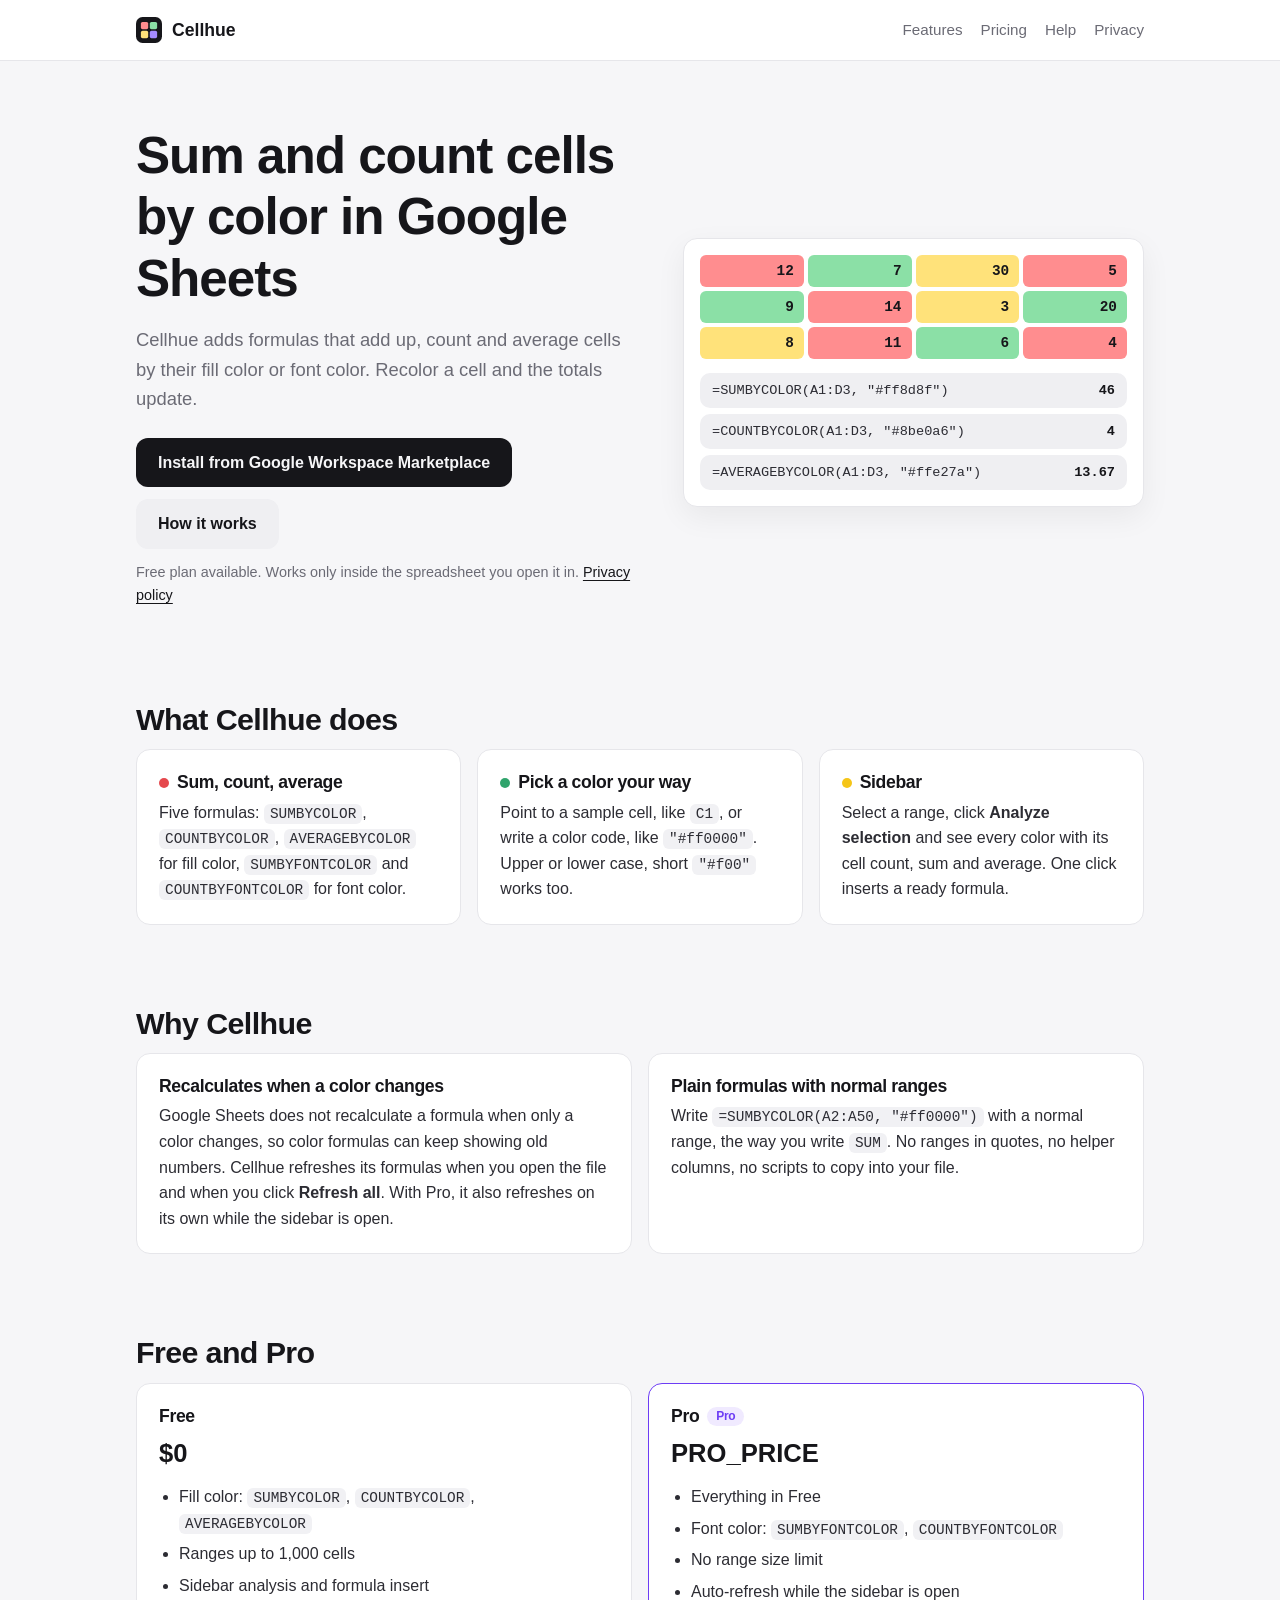
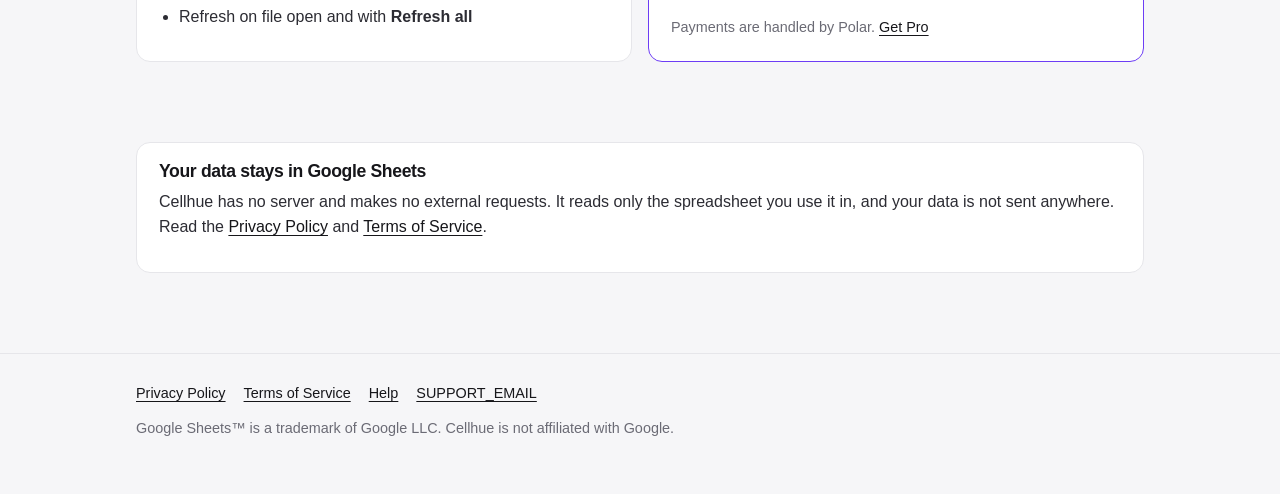
==== index.html @ e67fdedf "Cellhue website: home, privacy, terms, help Co-Authored-By: Claude Opus 5.5 <noreply@anthropic.com>" ====
<!doctype html>
<html lang="en">
<head>
  <meta charset="utf-8">
  <meta name="viewport" content="width=device-width, initial-scale=1">
  <title>Cellhue: Sum and Count by Color in Google Sheets</title>
  <meta name="description" content="Cellhue is a Google Sheets add-on that sums, counts and averages cells by fill color or font color, and recalculates when colors change.">
  <link rel="canonical" href="https://cellhue.com/">
  <link rel="icon" href="/favicon.svg" type="image/svg+xml">
  <link rel="stylesheet" href="/style.css">
</head>
<body>

<header class="top">
  <div class="wrap">
    <a class="brand" href="/"><img src="/favicon.svg" alt="" width="26" height="26">Cellhue</a>
    <nav class="nav" aria-label="Main">
      <a href="#features">Features</a>
      <a href="#pricing">Pricing</a>
      <a href="/help/">Help</a>
      <a href="/privacy/">Privacy</a>
    </nav>
  </div>
</header>

<main>
  <section class="hero">
    <div class="wrap">
      <div>
        <h1>Sum and count cells by color in Google Sheets</h1>
        <p class="lead">Cellhue adds formulas that add up, count and average cells by their fill color or font color. Recolor a cell and the totals update.</p>
        <div class="actions">
          <a class="btn" href="INSTALL_URL">Install from Google Workspace Marketplace</a>
          <a class="btn ghost" href="/help/">How it works</a>
        </div>
        <p class="fine">Free plan available. Works only inside the spreadsheet you open it in. <a href="/privacy/">Privacy policy</a></p>
      </div>

      <div class="demo" aria-label="Example: colored cells and Cellhue formulas">
        <div class="sheet">
          <span class="r">12</span><span class="g">7</span><span class="y">30</span><span class="r">5</span>
          <span class="g">9</span><span class="r">14</span><span class="y">3</span><span class="g">20</span>
          <span class="y">8</span><span class="r">11</span><span class="g">6</span><span class="r">4</span>
        </div>
        <div class="formula"><span>=SUMBYCOLOR(A1:D3, "#ff8d8f")</span><b>46</b></div>
        <div class="formula"><span>=COUNTBYCOLOR(A1:D3, "#8be0a6")</span><b>4</b></div>
        <div class="formula"><span>=AVERAGEBYCOLOR(A1:D3, "#ffe27a")</span><b>13.67</b></div>
      </div>
    </div>
  </section>

  <section id="features">
    <div class="wrap">
      <h2>What Cellhue does</h2>
      <div class="grid3">
        <div class="card">
          <h3><span class="dot" style="background:var(--red)"></span>Sum, count, average</h3>
          <p>Five formulas: <code>SUMBYCOLOR</code>, <code>COUNTBYCOLOR</code>, <code>AVERAGEBYCOLOR</code> for fill color, <code>SUMBYFONTCOLOR</code> and <code>COUNTBYFONTCOLOR</code> for font color.</p>
        </div>
        <div class="card">
          <h3><span class="dot" style="background:var(--green)"></span>Pick a color your way</h3>
          <p>Point to a sample cell, like <code>C1</code>, or write a color code, like <code>"#ff0000"</code>. Upper or lower case, short <code>"#f00"</code> works too.</p>
        </div>
        <div class="card">
          <h3><span class="dot" style="background:var(--yellow)"></span>Sidebar</h3>
          <p>Select a range, click <b>Analyze selection</b> and see every color with its cell count, sum and average. One click inserts a ready formula.</p>
        </div>
      </div>
    </div>
  </section>

  <section>
    <div class="wrap">
      <h2>Why Cellhue</h2>
      <div class="grid2">
        <div class="card">
          <h3>Recalculates when a color changes</h3>
          <p>Google Sheets does not recalculate a formula when only a color changes, so color formulas can keep showing old numbers. Cellhue refreshes its formulas when you open the file and when you click <b>Refresh all</b>. With Pro, it also refreshes on its own while the sidebar is open.</p>
        </div>
        <div class="card">
          <h3>Plain formulas with normal ranges</h3>
          <p>Write <code>=SUMBYCOLOR(A2:A50, "#ff0000")</code> with a normal range, the way you write <code>SUM</code>. No ranges in quotes, no helper columns, no scripts to copy into your file.</p>
        </div>
      </div>
    </div>
  </section>

  <section id="pricing">
    <div class="wrap">
      <h2>Free and Pro</h2>
      <div class="grid2">
        <div class="card plan">
          <h3>Free</h3>
          <p class="price">$0</p>
          <ul>
            <li>Fill color: <code>SUMBYCOLOR</code>, <code>COUNTBYCOLOR</code>, <code>AVERAGEBYCOLOR</code></li>
            <li>Ranges up to 1,000 cells</li>
            <li>Sidebar analysis and formula insert</li>
            <li>Refresh on file open and with <b>Refresh all</b></li>
          </ul>
        </div>
        <div class="card plan pro">
          <h3>Pro <span class="badge">Pro</span></h3>
          <p class="price">PRO_PRICE</p>
          <ul>
            <li>Everything in Free</li>
            <li>Font color: <code>SUMBYFONTCOLOR</code>, <code>COUNTBYFONTCOLOR</code></li>
            <li>No range size limit</li>
            <li>Auto-refresh while the sidebar is open</li>
          </ul>
          <p class="fine" style="margin-top:12px">Payments are handled by Polar. <a href="BUY_URL">Get Pro</a></p>
        </div>
      </div>
    </div>
  </section>

  <section>
    <div class="wrap">
      <div class="policy">
        <h3>Your data stays in Google Sheets</h3>
        <p>Cellhue has no server and makes no external requests. It reads only the spreadsheet you use it in, and your data is not sent anywhere. Read the <a href="/privacy/">Privacy Policy</a> and <a href="/terms/">Terms of Service</a>.</p>
      </div>
    </div>
  </section>
</main>

<footer class="foot">
  <div class="wrap">
    <div class="links">
      <a href="/privacy/">Privacy Policy</a>
      <a href="/terms/">Terms of Service</a>
      <a href="/help/">Help</a>
      <a href="mailto:SUPPORT_EMAIL">SUPPORT_EMAIL</a>
    </div>
    <p>Google Sheets™ is a trademark of Google LLC. Cellhue is not affiliated with Google.</p>
  </div>
</footer>

</body>
</html>
---- style.css ----
/* Cellhue site. One stylesheet, no external fonts or scripts. */
:root {
  --bg: #f6f6f8;
  --card: #ffffff;
  --line: #e6e6ea;
  --ink: #16161a;
  --text: #2c2c33;
  --muted: #6b6b75;
  --soft: #efeff2;
  --pro: #6d3df5;
  --pro-bg: #f0eaff;
  --red: #e5484d;
  --green: #30a46c;
  --yellow: #f5c518;
  --blue: #3e63dd;
  --code-bg: #f1f1f4;
  --radius: 14px;
  --max: 1040px;
  color-scheme: light;
}

@media (prefers-color-scheme: dark) {
  :root {
    --bg: #111114;
    --card: #1a1a1f;
    --line: #2b2b33;
    --ink: #f3f3f6;
    --text: #d6d6dc;
    --muted: #9a9aa5;
    --soft: #24242b;
    --pro: #a58bff;
    --pro-bg: #2a2140;
    --code-bg: #22222a;
    color-scheme: dark;
  }
}

* { box-sizing: border-box; }

html { -webkit-text-size-adjust: 100%; }

body {
  margin: 0;
  background: var(--bg);
  color: var(--text);
  font: 16px/1.6 Inter, -apple-system, "Segoe UI", Roboto, Helvetica, Arial, sans-serif;
}

a { color: var(--ink); text-underline-offset: 3px; }
a:hover { color: var(--pro); }

h1, h2, h3 { color: var(--ink); line-height: 1.2; letter-spacing: -0.02em; }
h1 { font-size: clamp(2rem, 5vw, 3.2rem); margin: 0 0 16px; }
h2 { font-size: clamp(1.4rem, 3vw, 1.9rem); margin: 0 0 12px; }
h3 { font-size: 1.1rem; margin: 0 0 6px; }

p { margin: 0 0 14px; }

code {
  font: 0.9em/1.4 ui-monospace, SFMono-Regular, Menlo, Consolas, monospace;
  background: var(--code-bg);
  padding: 2px 6px;
  border-radius: 6px;
  overflow-wrap: anywhere;
}

pre {
  background: var(--code-bg);
  padding: 14px 16px;
  border-radius: 10px;
  overflow-x: auto;
  margin: 0 0 16px;
}
pre code { background: none; padding: 0; }

.wrap { max-width: var(--max); margin: 0 auto; padding: 0 16px; }
.narrow { max-width: 760px; }

/* Header */
.top {
  border-bottom: 1px solid var(--line);
  background: var(--card);
}
.top .wrap {
  display: flex;
  align-items: center;
  justify-content: space-between;
  gap: 12px;
  min-height: 60px;
  flex-wrap: wrap;
}
.brand {
  display: inline-flex;
  align-items: center;
  gap: 10px;
  font-weight: 700;
  font-size: 1.1rem;
  color: var(--ink);
  text-decoration: none;
}
.brand img { width: 26px; height: 26px; }
.nav { display: flex; gap: 18px; flex-wrap: wrap; font-size: 0.95rem; }
.nav a { text-decoration: none; color: var(--muted); }
.nav a:hover, .nav a[aria-current="page"] { color: var(--ink); }

/* Buttons */
.btn {
  display: inline-block;
  padding: 12px 22px;
  border-radius: 12px;
  background: var(--ink);
  color: var(--bg);
  font-weight: 600;
  text-decoration: none;
}
.btn:hover { color: var(--bg); opacity: 0.88; }
.btn.ghost { background: var(--soft); color: var(--ink); }
.btn.ghost:hover { color: var(--ink); }

/* Hero */
.hero { padding: 64px 0 40px; }
.hero .wrap {
  display: grid;
  grid-template-columns: 1.1fr 1fr;
  gap: 40px;
  align-items: center;
}
.lead { font-size: 1.15rem; color: var(--muted); max-width: 34em; }
.actions { display: flex; gap: 12px; flex-wrap: wrap; margin: 24px 0 12px; }
.fine { font-size: 0.9rem; color: var(--muted); }

/* Fake sheet in the hero */
.demo {
  background: var(--card);
  border: 1px solid var(--line);
  border-radius: var(--radius);
  padding: 16px;
  box-shadow: 0 10px 30px rgba(0, 0, 0, 0.06);
  min-width: 0;
}
.sheet { display: grid; grid-template-columns: repeat(4, 1fr); gap: 4px; margin-bottom: 14px; }
.sheet span {
  border-radius: 6px;
  padding: 8px 10px;
  text-align: right;
  font: 600 0.9rem ui-monospace, Menlo, Consolas, monospace;
  color: #16161a;
}
.r { background: #ff8d8f; }
.g { background: #8be0a6; }
.y { background: #ffe27a; }
.formula {
  display: flex;
  align-items: center;
  justify-content: space-between;
  gap: 10px;
  padding: 10px 12px;
  border-radius: 10px;
  background: var(--soft);
  font: 0.85rem ui-monospace, Menlo, Consolas, monospace;
  margin-top: 6px;
  flex-wrap: wrap;
}
.formula b { color: var(--ink); }

/* Sections */
section { padding: 40px 0; }
.grid3 { display: grid; grid-template-columns: repeat(3, 1fr); gap: 16px; }
.grid2 { display: grid; grid-template-columns: repeat(2, 1fr); gap: 16px; }
.card {
  background: var(--card);
  border: 1px solid var(--line);
  border-radius: var(--radius);
  padding: 22px;
}
.card p:last-child { margin-bottom: 0; }
.dot { display: inline-block; width: 10px; height: 10px; border-radius: 50%; margin-right: 8px; }

/* Plans */
.plan h3 { display: flex; align-items: center; gap: 8px; }
.plan ul { padding-left: 20px; margin: 10px 0 0; }
.plan li { margin-bottom: 6px; }
.plan.pro { border-color: var(--pro); }
.badge {
  font-size: 0.75rem;
  font-weight: 600;
  padding: 2px 9px;
  border-radius: 99px;
  background: var(--pro-bg);
  color: var(--pro);
}
.price { font-size: 1.6rem; font-weight: 700; color: var(--ink); margin: 6px 0 0; }

/* Policy band on the home page (always visible, no menu needed) */
.policy {
  background: var(--card);
  border: 1px solid var(--line);
  border-radius: var(--radius);
  padding: 18px 22px;
}

/* Documents */
.doc { padding: 48px 0 24px; }
.doc h2 { margin-top: 36px; font-size: 1.35rem; }
.doc ul, .doc ol { padding-left: 22px; margin: 0 0 14px; }
.doc li { margin-bottom: 6px; }
.updated { color: var(--muted); font-size: 0.95rem; }
.toc { background: var(--card); border: 1px solid var(--line); border-radius: var(--radius); padding: 16px 22px; margin: 20px 0; }
.toc ul { margin: 0; }

table { width: 100%; border-collapse: collapse; margin: 0 0 16px; font-size: 0.95rem; }
th, td { text-align: left; padding: 10px 8px; border-bottom: 1px solid var(--line); vertical-align: top; }
th { color: var(--ink); }
.table-wrap { overflow-x: auto; }

.note {
  border-left: 3px solid var(--pro);
  background: var(--pro-bg);
  padding: 12px 16px;
  border-radius: 0 10px 10px 0;
  margin: 0 0 16px;
}

/* Footer */
.foot {
  border-top: 1px solid var(--line);
  margin-top: 40px;
  padding: 28px 0 40px;
  font-size: 0.9rem;
  color: var(--muted);
}
.foot .links { display: flex; gap: 18px; flex-wrap: wrap; margin-bottom: 12px; }
.foot a { color: var(--ink); }

@media (max-width: 820px) {
  .hero { padding: 40px 0 24px; }
  .hero .wrap { grid-template-columns: 1fr; }
  .grid3, .grid2 { grid-template-columns: 1fr; }
}

@media (max-width: 420px) {
  .nav { gap: 12px; }
  .sheet span { padding: 6px; font-size: 0.8rem; }
}
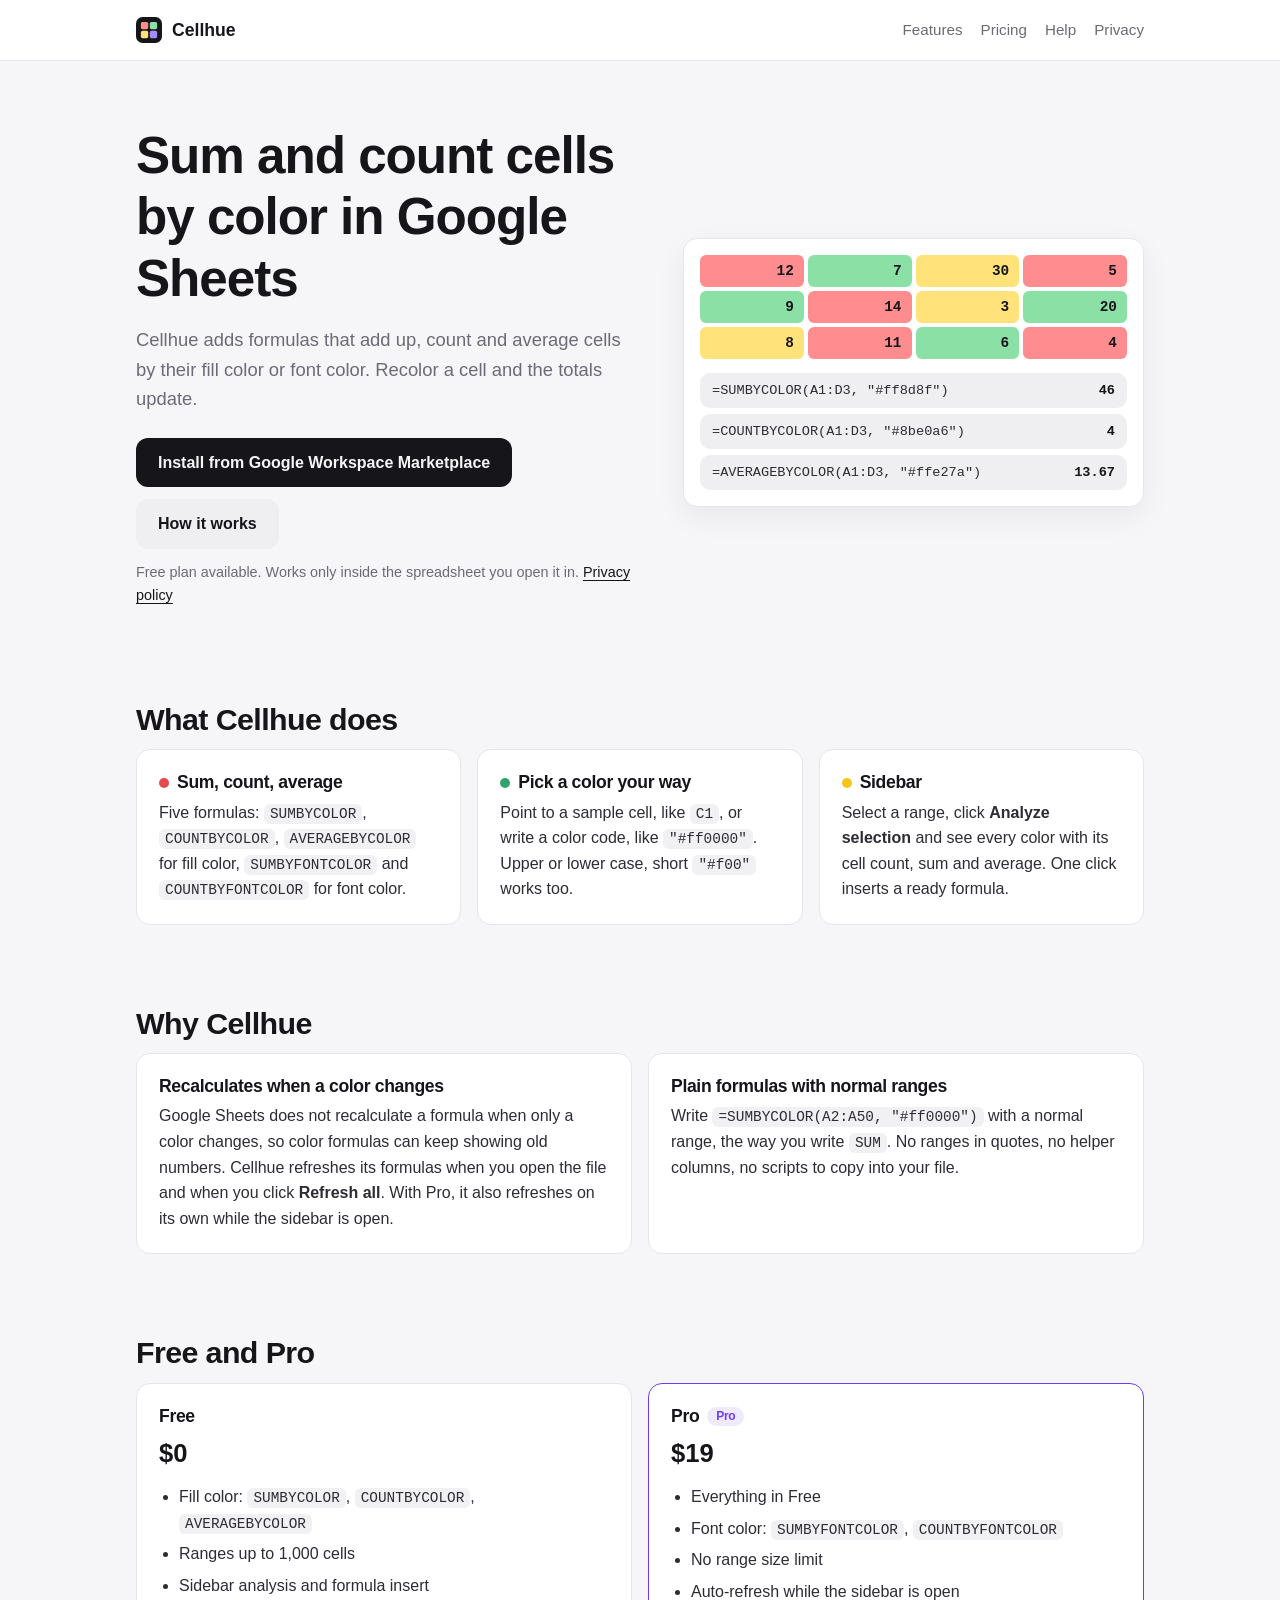
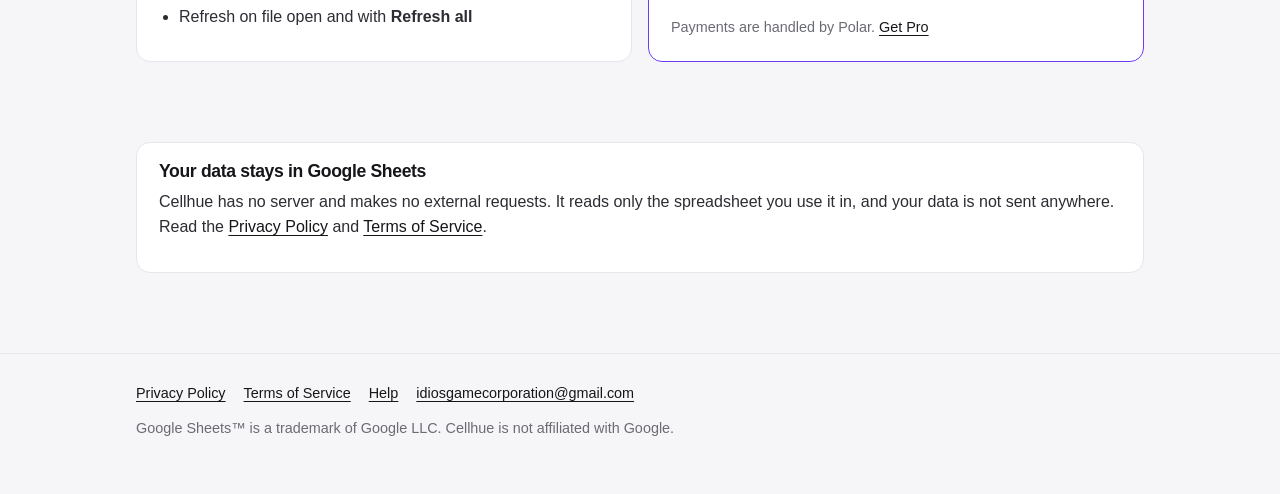
==== commit 8e68642c: "Set support email and Pro price Co-Authored-By: Claude Opus 5.5 <noreply@anthropic.com>" ====
--- a/index.html
+++ b/index.html
@@ -101,7 +101,7 @@
         </div>
         <div class="card plan pro">
           <h3>Pro <span class="badge">Pro</span></h3>
-          <p class="price">PRO_PRICE</p>
+          <p class="price">$19</p>
           <ul>
             <li>Everything in Free</li>
             <li>Font color: <code>SUMBYFONTCOLOR</code>, <code>COUNTBYFONTCOLOR</code></li>
@@ -130,7 +130,7 @@
       <a href="/privacy/">Privacy Policy</a>
       <a href="/terms/">Terms of Service</a>
       <a href="/help/">Help</a>
-      <a href="mailto:SUPPORT_EMAIL">SUPPORT_EMAIL</a>
+      <a href="mailto:idiosgamecorporation@gmail.com">idiosgamecorporation@gmail.com</a>
     </div>
     <p>Google Sheets™ is a trademark of Google LLC. Cellhue is not affiliated with Google.</p>
   </div>
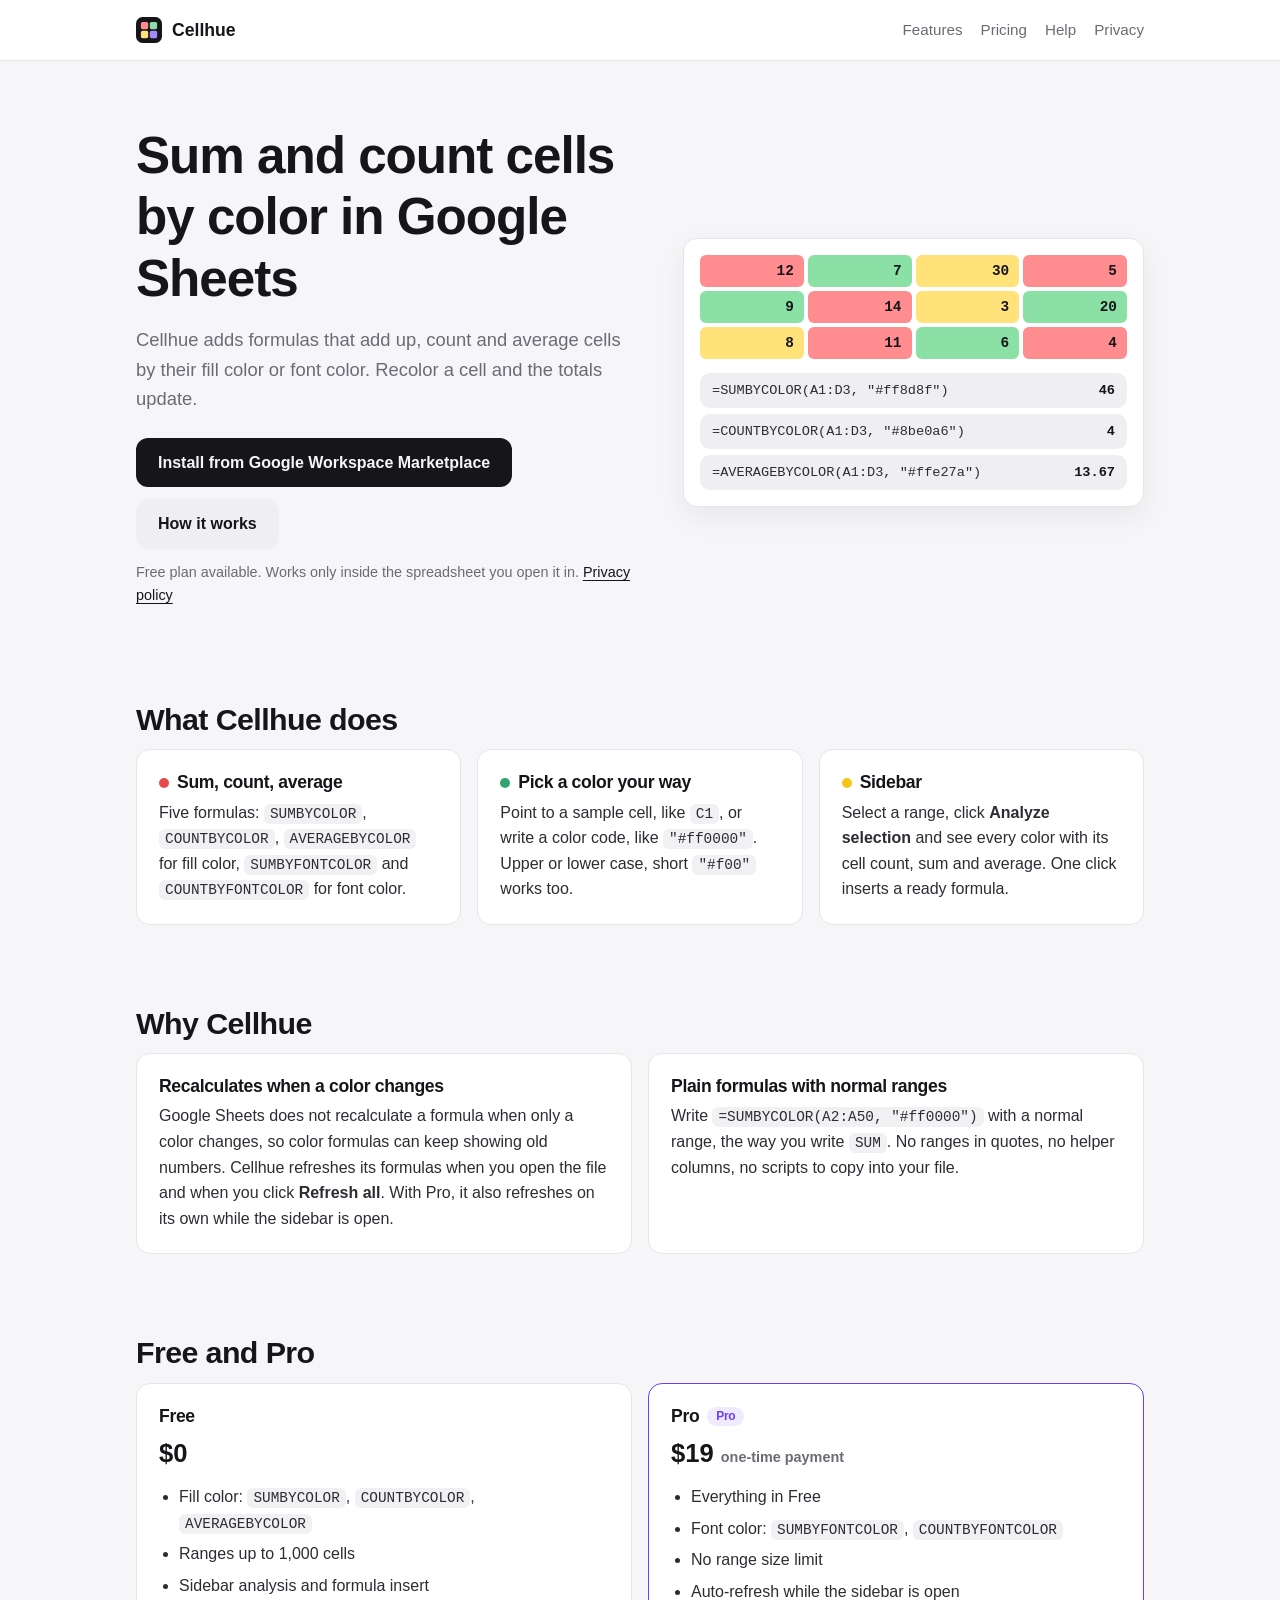
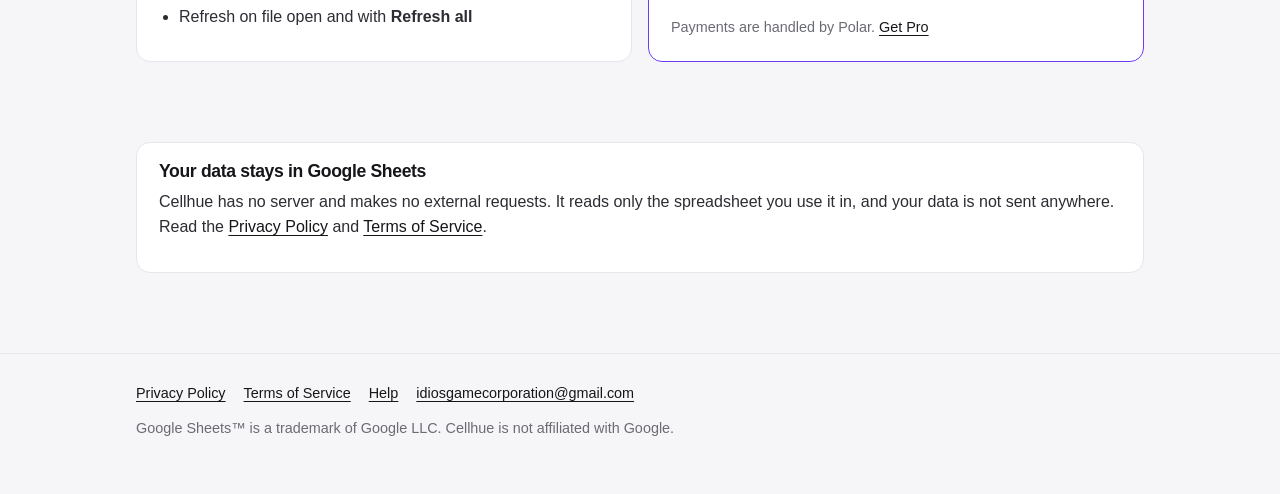
==== commit 8b05ecbd: "State that Pro is a one-time payment Co-Authored-By: Claude Opus 5.5 <noreply@anthropic.com>" ====
--- a/index.html
+++ b/index.html
@@ -101,7 +101,7 @@
         </div>
         <div class="card plan pro">
           <h3>Pro <span class="badge">Pro</span></h3>
-          <p class="price">$19</p>
+          <p class="price">$19 <span class="fine">one-time payment</span></p>
           <ul>
             <li>Everything in Free</li>
             <li>Font color: <code>SUMBYFONTCOLOR</code>, <code>COUNTBYFONTCOLOR</code></li>
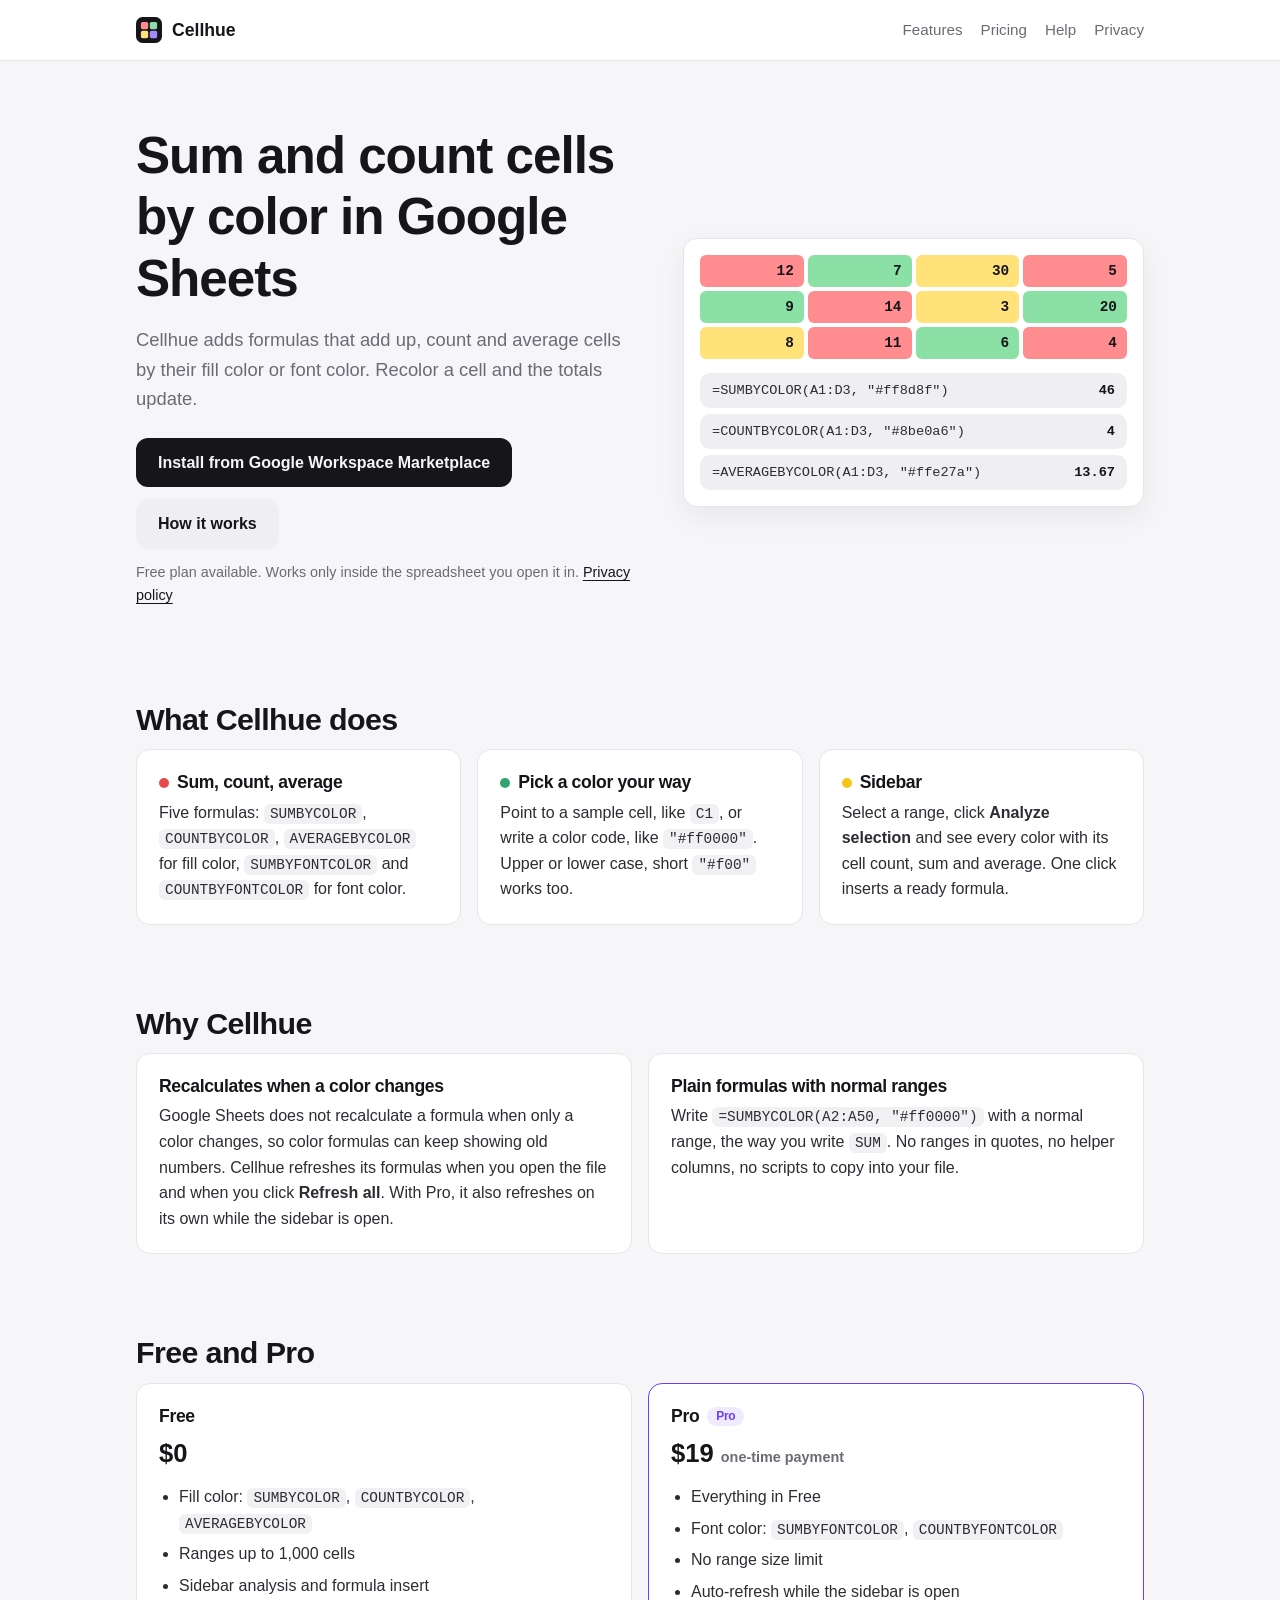
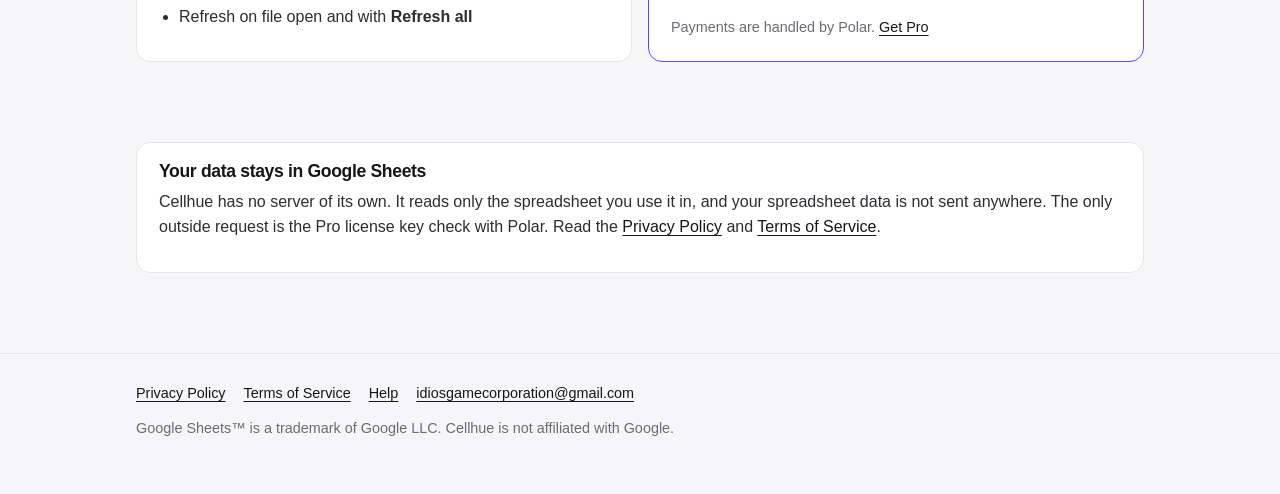
==== commit 774f253b: "Pro keys from Polar: privacy, help, terms, buy links Co-Authored-By: Claude Opus 5.5 <noreply@anthro" ====
--- a/index.html
+++ b/index.html
@@ -108,7 +108,7 @@
             <li>No range size limit</li>
             <li>Auto-refresh while the sidebar is open</li>
           </ul>
-          <p class="fine" style="margin-top:12px">Payments are handled by Polar. <a href="BUY_URL">Get Pro</a></p>
+          <p class="fine" style="margin-top:12px">Payments are handled by Polar. <a href="https://buy.polar.sh/polar_cl_9DgsAWkH0CO9FL67mQCb24jk4iDOaRZ3e9LSx3De89t">Get Pro</a></p>
         </div>
       </div>
     </div>
@@ -118,7 +118,7 @@
     <div class="wrap">
       <div class="policy">
         <h3>Your data stays in Google Sheets</h3>
-        <p>Cellhue has no server and makes no external requests. It reads only the spreadsheet you use it in, and your data is not sent anywhere. Read the <a href="/privacy/">Privacy Policy</a> and <a href="/terms/">Terms of Service</a>.</p>
+        <p>Cellhue has no server of its own. It reads only the spreadsheet you use it in, and your spreadsheet data is not sent anywhere. The only outside request is the Pro license key check with Polar. Read the <a href="/privacy/">Privacy Policy</a> and <a href="/terms/">Terms of Service</a>.</p>
       </div>
     </div>
   </section>
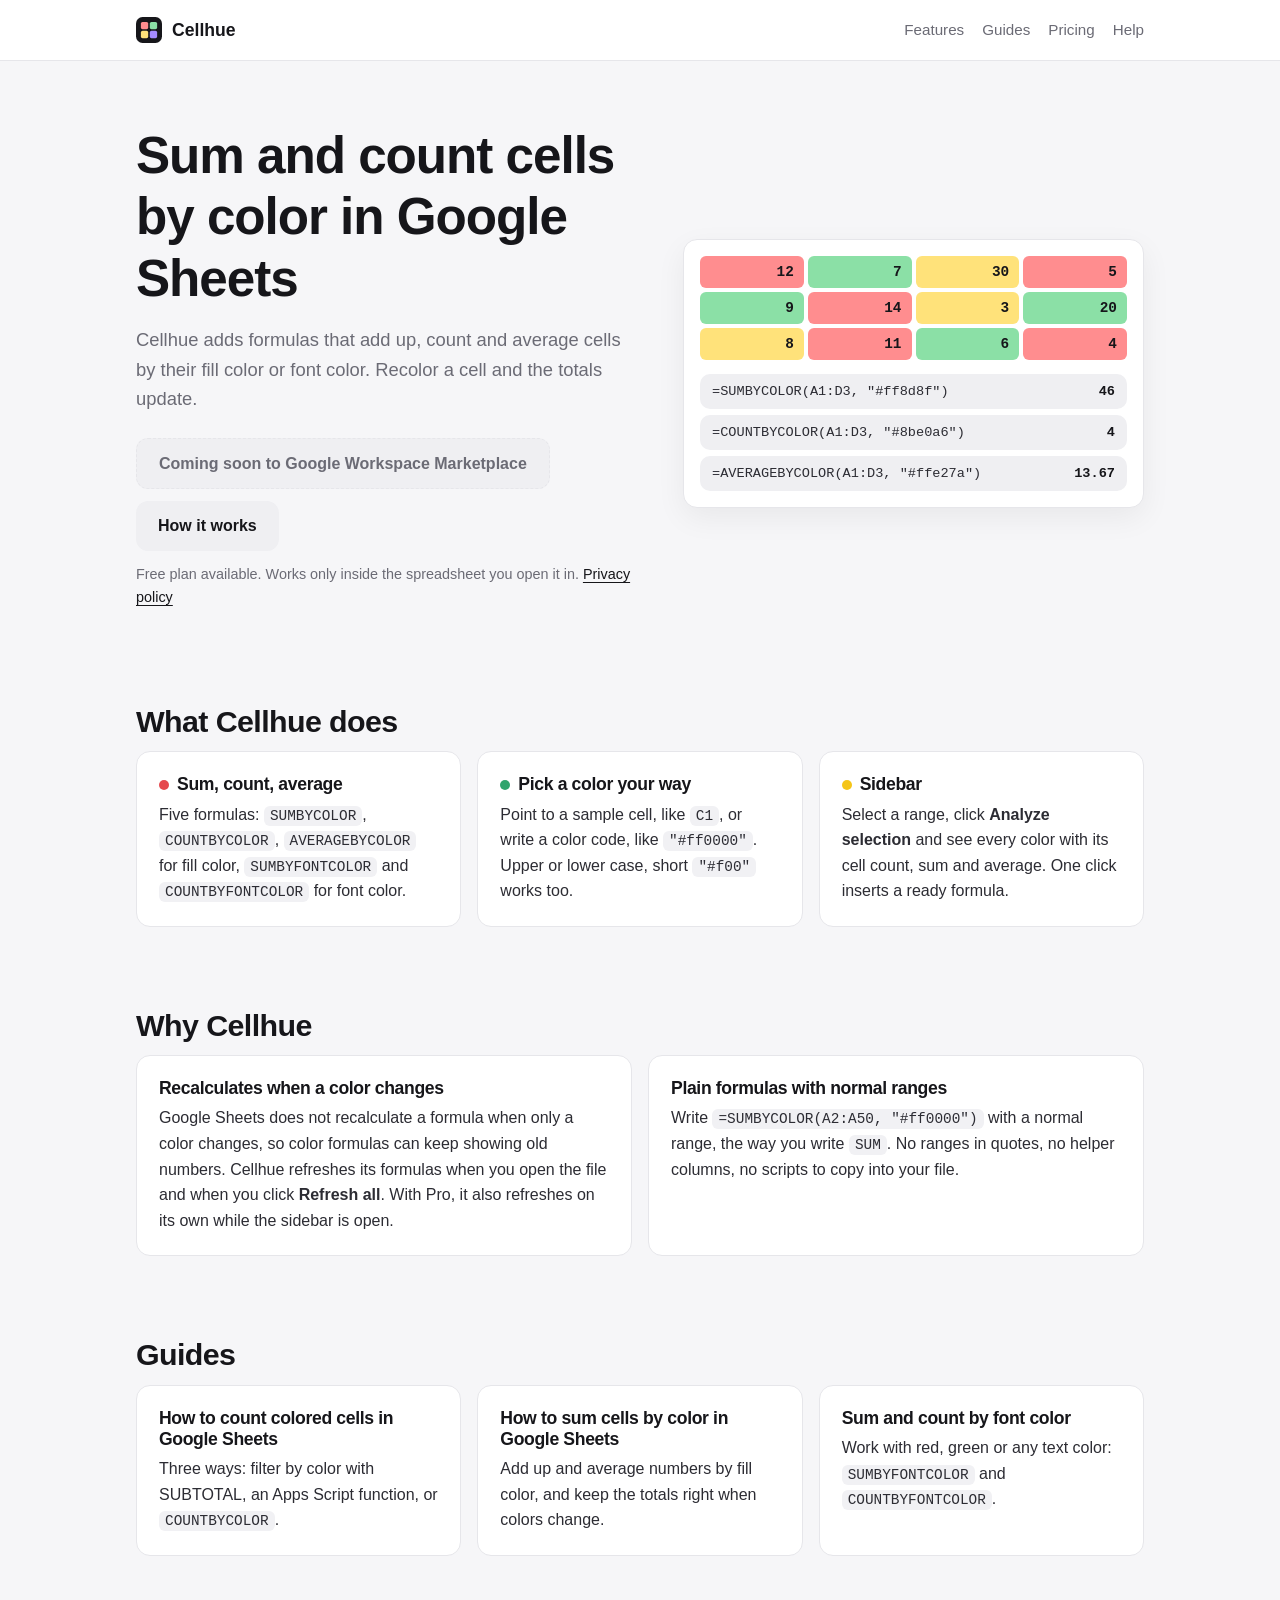
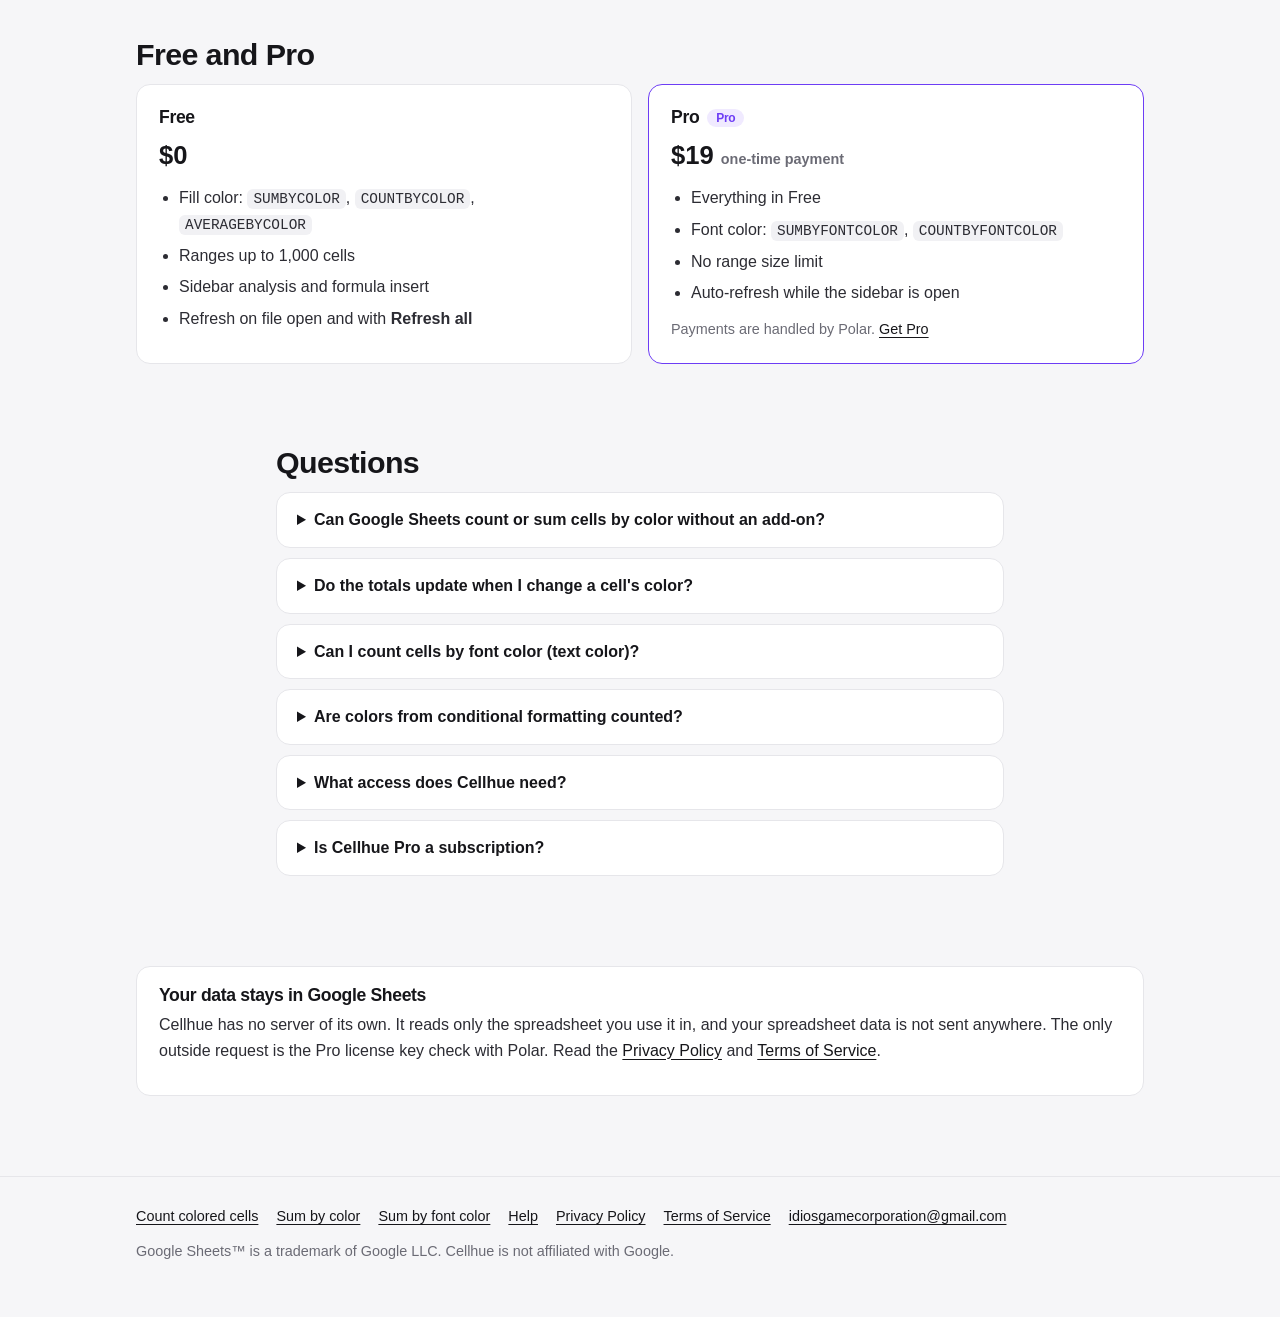
==== commit 777e616a: "SEO guides, structured data, logo assets, robots and sitemap - Guides: count colored cells, sum by c" ====
--- a/index.html
+++ b/index.html
@@ -3,22 +3,108 @@
 <head>
   <meta charset="utf-8">
   <meta name="viewport" content="width=device-width, initial-scale=1">
-  <title>Cellhue: Sum and Count by Color in Google Sheets</title>
-  <meta name="description" content="Cellhue is a Google Sheets add-on that sums, counts and averages cells by fill color or font color, and recalculates when colors change.">
+  <title>Sum and Count Cells by Color in Google Sheets | Cellhue</title>
+  <meta name="description" content="Sum, count and average cells by fill color or font color in Google Sheets with formulas like SUMBYCOLOR and COUNTBYCOLOR. Updates when colors change. Free plan.">
   <link rel="canonical" href="https://cellhue.com/">
+  <link rel="icon" href="/favicon.ico" sizes="48x48">
   <link rel="icon" href="/favicon.svg" type="image/svg+xml">
+  <link rel="apple-touch-icon" href="/apple-touch-icon.png">
+  <link rel="manifest" href="/site.webmanifest">
+  <meta name="theme-color" content="#16161a">
+  <meta property="og:type" content="website">
+  <meta property="og:site_name" content="Cellhue">
+  <meta property="og:title" content="Sum and count cells by color in Google Sheets">
+  <meta property="og:description" content="SUMBYCOLOR, COUNTBYCOLOR and AVERAGEBYCOLOR formulas for fill and font color. Recalculates when a color changes. Free plan, $19 one-time Pro.">
+  <meta property="og:url" content="https://cellhue.com/">
+  <meta property="og:image" content="https://cellhue.com/og-image.png">
+  <meta property="og:image:width" content="1200">
+  <meta property="og:image:height" content="630">
+  <meta property="og:image:alt" content="Cellhue: colored cells with SUMBYCOLOR and COUNTBYCOLOR results">
+  <meta name="twitter:card" content="summary_large_image">
   <link rel="stylesheet" href="/style.css">
+  <script type="application/ld+json">
+  {
+    "@context": "https://schema.org",
+    "@graph": [
+      {
+        "@type": "Organization",
+        "@id": "https://cellhue.com/#org",
+        "name": "Cellhue",
+        "url": "https://cellhue.com/",
+        "logo": "https://cellhue.com/logo.png",
+        "email": "idiosgamecorporation@gmail.com"
+      },
+      {
+        "@type": "WebSite",
+        "@id": "https://cellhue.com/#website",
+        "name": "Cellhue",
+        "url": "https://cellhue.com/",
+        "publisher": { "@id": "https://cellhue.com/#org" }
+      },
+      {
+        "@type": "SoftwareApplication",
+        "name": "Cellhue",
+        "url": "https://cellhue.com/",
+        "image": "https://cellhue.com/og-image.png",
+        "description": "Google Sheets add-on that sums, counts and averages cells by fill color or font color with formulas like SUMBYCOLOR and COUNTBYCOLOR, and recalculates them when colors change.",
+        "applicationCategory": "BusinessApplication",
+        "applicationSubCategory": "Google Sheets add-on",
+        "operatingSystem": "Web",
+        "publisher": { "@id": "https://cellhue.com/#org" },
+        "offers": [
+          { "@type": "Offer", "name": "Free", "price": "0", "priceCurrency": "USD" },
+          { "@type": "Offer", "name": "Pro, one-time payment", "price": "19", "priceCurrency": "USD", "url": "https://buy.polar.sh/polar_cl_9DgsAWkH0CO9FL67mQCb24jk4iDOaRZ3e9LSx3De89t" }
+        ]
+      },
+      {
+        "@type": "FAQPage",
+        "mainEntity": [
+          {
+            "@type": "Question",
+            "name": "Can Google Sheets count or sum cells by color without an add-on?",
+            "acceptedAnswer": { "@type": "Answer", "text": "There is no built-in COUNTBYCOLOR or SUMBYCOLOR function. You can filter a column by color and use SUBTOTAL, or write an Apps Script custom function. Both work, but the filter shows one color at a time and the script does not recalculate when a color changes. Cellhue adds ready formulas that do." }
+          },
+          {
+            "@type": "Question",
+            "name": "Do the totals update when I change a cell's color?",
+            "acceptedAnswer": { "@type": "Answer", "text": "Google Sheets does not recalculate formulas when only a color changes. Cellhue refreshes its formulas when you open the file and when you click Refresh all. With Pro, it also refreshes on its own while the sidebar is open." }
+          },
+          {
+            "@type": "Question",
+            "name": "Can I count cells by font color (text color)?",
+            "acceptedAnswer": { "@type": "Answer", "text": "Yes. SUMBYFONTCOLOR and COUNTBYFONTCOLOR work with the text color. They are part of Cellhue Pro." }
+          },
+          {
+            "@type": "Question",
+            "name": "Are colors from conditional formatting counted?",
+            "acceptedAnswer": { "@type": "Answer", "text": "No. Cellhue reads the fill and font colors set on the cell. Colors shown by conditional formatting rules are not counted. For those cells, use COUNTIF or SUMIF with the same condition as the rule." }
+          },
+          {
+            "@type": "Question",
+            "name": "What access does Cellhue need?",
+            "acceptedAnswer": { "@type": "Answer", "text": "Only the spreadsheet you open it in. It cannot see your other files, has no server of its own and does not send your spreadsheet data anywhere." }
+          },
+          {
+            "@type": "Question",
+            "name": "Is Cellhue Pro a subscription?",
+            "acceptedAnswer": { "@type": "Answer", "text": "No. Pro is a one-time payment of $19. One license key works on up to 3 Google accounts." }
+          }
+        ]
+      }
+    ]
+  }
+  </script>
 </head>
 <body>
 
 <header class="top">
   <div class="wrap">
-    <a class="brand" href="/"><img src="/favicon.svg" alt="" width="26" height="26">Cellhue</a>
+    <a class="brand" href="/"><img src="/favicon.svg" alt="Cellhue logo" width="26" height="26">Cellhue</a>
     <nav class="nav" aria-label="Main">
       <a href="#features">Features</a>
+      <a href="#guides">Guides</a>
       <a href="#pricing">Pricing</a>
       <a href="/help/">Help</a>
-      <a href="/privacy/">Privacy</a>
     </nav>
   </div>
 </header>
@@ -30,7 +116,7 @@
         <h1>Sum and count cells by color in Google Sheets</h1>
         <p class="lead">Cellhue adds formulas that add up, count and average cells by their fill color or font color. Recolor a cell and the totals update.</p>
         <div class="actions">
-          <a class="btn" href="INSTALL_URL">Install from Google Workspace Marketplace</a>
+          <span class="btn soon" aria-disabled="true"><!-- INSTALL_URL: replace with the Marketplace link after listing -->Coming soon to Google Workspace Marketplace</span>
           <a class="btn ghost" href="/help/">How it works</a>
         </div>
         <p class="fine">Free plan available. Works only inside the spreadsheet you open it in. <a href="/privacy/">Privacy policy</a></p>
@@ -81,6 +167,26 @@
           <h3>Plain formulas with normal ranges</h3>
           <p>Write <code>=SUMBYCOLOR(A2:A50, "#ff0000")</code> with a normal range, the way you write <code>SUM</code>. No ranges in quotes, no helper columns, no scripts to copy into your file.</p>
         </div>
+      </div>
+    </div>
+  </section>
+
+  <section id="guides">
+    <div class="wrap">
+      <h2>Guides</h2>
+      <div class="grid3">
+        <a class="card link-card" href="/count-colored-cells-google-sheets/">
+          <h3>How to count colored cells in Google Sheets</h3>
+          <p>Three ways: filter by color with SUBTOTAL, an Apps Script function, or <code>COUNTBYCOLOR</code>.</p>
+        </a>
+        <a class="card link-card" href="/sum-by-color-google-sheets/">
+          <h3>How to sum cells by color in Google Sheets</h3>
+          <p>Add up and average numbers by fill color, and keep the totals right when colors change.</p>
+        </a>
+        <a class="card link-card" href="/sum-by-font-color-google-sheets/">
+          <h3>Sum and count by font color</h3>
+          <p>Work with red, green or any text color: <code>SUMBYFONTCOLOR</code> and <code>COUNTBYFONTCOLOR</code>.</p>
+        </a>
       </div>
     </div>
   </section>
@@ -114,6 +220,36 @@
     </div>
   </section>
 
+  <section id="faq">
+    <div class="wrap narrow">
+      <h2>Questions</h2>
+      <details class="faq">
+        <summary>Can Google Sheets count or sum cells by color without an add-on?</summary>
+        <p>There is no built-in <code>COUNTBYCOLOR</code> or <code>SUMBYCOLOR</code> function. You can filter a column by color and use <code>SUBTOTAL</code>, or write an Apps Script custom function. Both work, but the filter shows one color at a time and the script does not recalculate when a color changes. Cellhue adds ready formulas that do. See <a href="/count-colored-cells-google-sheets/">all three ways, step by step</a>.</p>
+      </details>
+      <details class="faq">
+        <summary>Do the totals update when I change a cell's color?</summary>
+        <p>Google Sheets does not recalculate formulas when only a color changes. Cellhue refreshes its formulas when you open the file and when you click <b>Refresh all</b>. With Pro, it also refreshes on its own while the sidebar is open.</p>
+      </details>
+      <details class="faq">
+        <summary>Can I count cells by font color (text color)?</summary>
+        <p>Yes. <code>SUMBYFONTCOLOR</code> and <code>COUNTBYFONTCOLOR</code> work with the text color. They are part of Cellhue Pro. <a href="/sum-by-font-color-google-sheets/">Font color guide</a>.</p>
+      </details>
+      <details class="faq">
+        <summary>Are colors from conditional formatting counted?</summary>
+        <p>No. Cellhue reads the fill and font colors set on the cell. Colors shown by conditional formatting rules are not counted. For those cells, use <code>COUNTIF</code> or <code>SUMIF</code> with the same condition as the rule.</p>
+      </details>
+      <details class="faq">
+        <summary>What access does Cellhue need?</summary>
+        <p>Only the spreadsheet you open it in. It cannot see your other files, has no server of its own and does not send your spreadsheet data anywhere.</p>
+      </details>
+      <details class="faq">
+        <summary>Is Cellhue Pro a subscription?</summary>
+        <p>No. Pro is a one-time payment of $19. One license key works on up to 3 Google accounts.</p>
+      </details>
+    </div>
+  </section>
+
   <section>
     <div class="wrap">
       <div class="policy">
@@ -127,9 +263,12 @@
 <footer class="foot">
   <div class="wrap">
     <div class="links">
+      <a href="/count-colored-cells-google-sheets/">Count colored cells</a>
+      <a href="/sum-by-color-google-sheets/">Sum by color</a>
+      <a href="/sum-by-font-color-google-sheets/">Sum by font color</a>
+      <a href="/help/">Help</a>
       <a href="/privacy/">Privacy Policy</a>
       <a href="/terms/">Terms of Service</a>
-      <a href="/help/">Help</a>
       <a href="mailto:idiosgamecorporation@gmail.com">idiosgamecorporation@gmail.com</a>
     </div>
     <p>Google Sheets™ is a trademark of Google LLC. Cellhue is not affiliated with Google.</p>
--- a/style.css
+++ b/style.css
@@ -242,3 +242,24 @@
   .nav { gap: 12px; }
   .sheet span { padding: 6px; font-size: 0.8rem; }
 }
+
+/* Guide cards on the home page */
+.link-card { display: block; text-decoration: none; color: var(--text); transition: border-color 0.15s; }
+.link-card:hover { border-color: var(--ink); color: var(--text); }
+
+/* FAQ */
+.faq { background: var(--card); border: 1px solid var(--line); border-radius: var(--radius); padding: 14px 20px; margin-bottom: 10px; }
+.faq summary { cursor: pointer; font-weight: 600; color: var(--ink); }
+.faq p { margin: 10px 0 0; }
+
+/* Guide pages */
+.crumbs { font-size: 0.9rem; color: var(--muted); margin-bottom: 18px; }
+.crumbs a { color: var(--muted); }
+.cta { background: var(--card); border: 1px solid var(--line); border-radius: var(--radius); padding: 20px 22px; margin: 28px 0; }
+.cta h2 { margin-top: 0; }
+.cta .actions { margin: 14px 0 0; }
+.related { margin-top: 36px; }
+
+/* Install button placeholder until the Marketplace listing is live */
+.btn.soon { background: var(--soft); color: var(--muted); cursor: default; border: 1px dashed var(--line); }
+.btn.soon:hover { opacity: 1; color: var(--muted); }
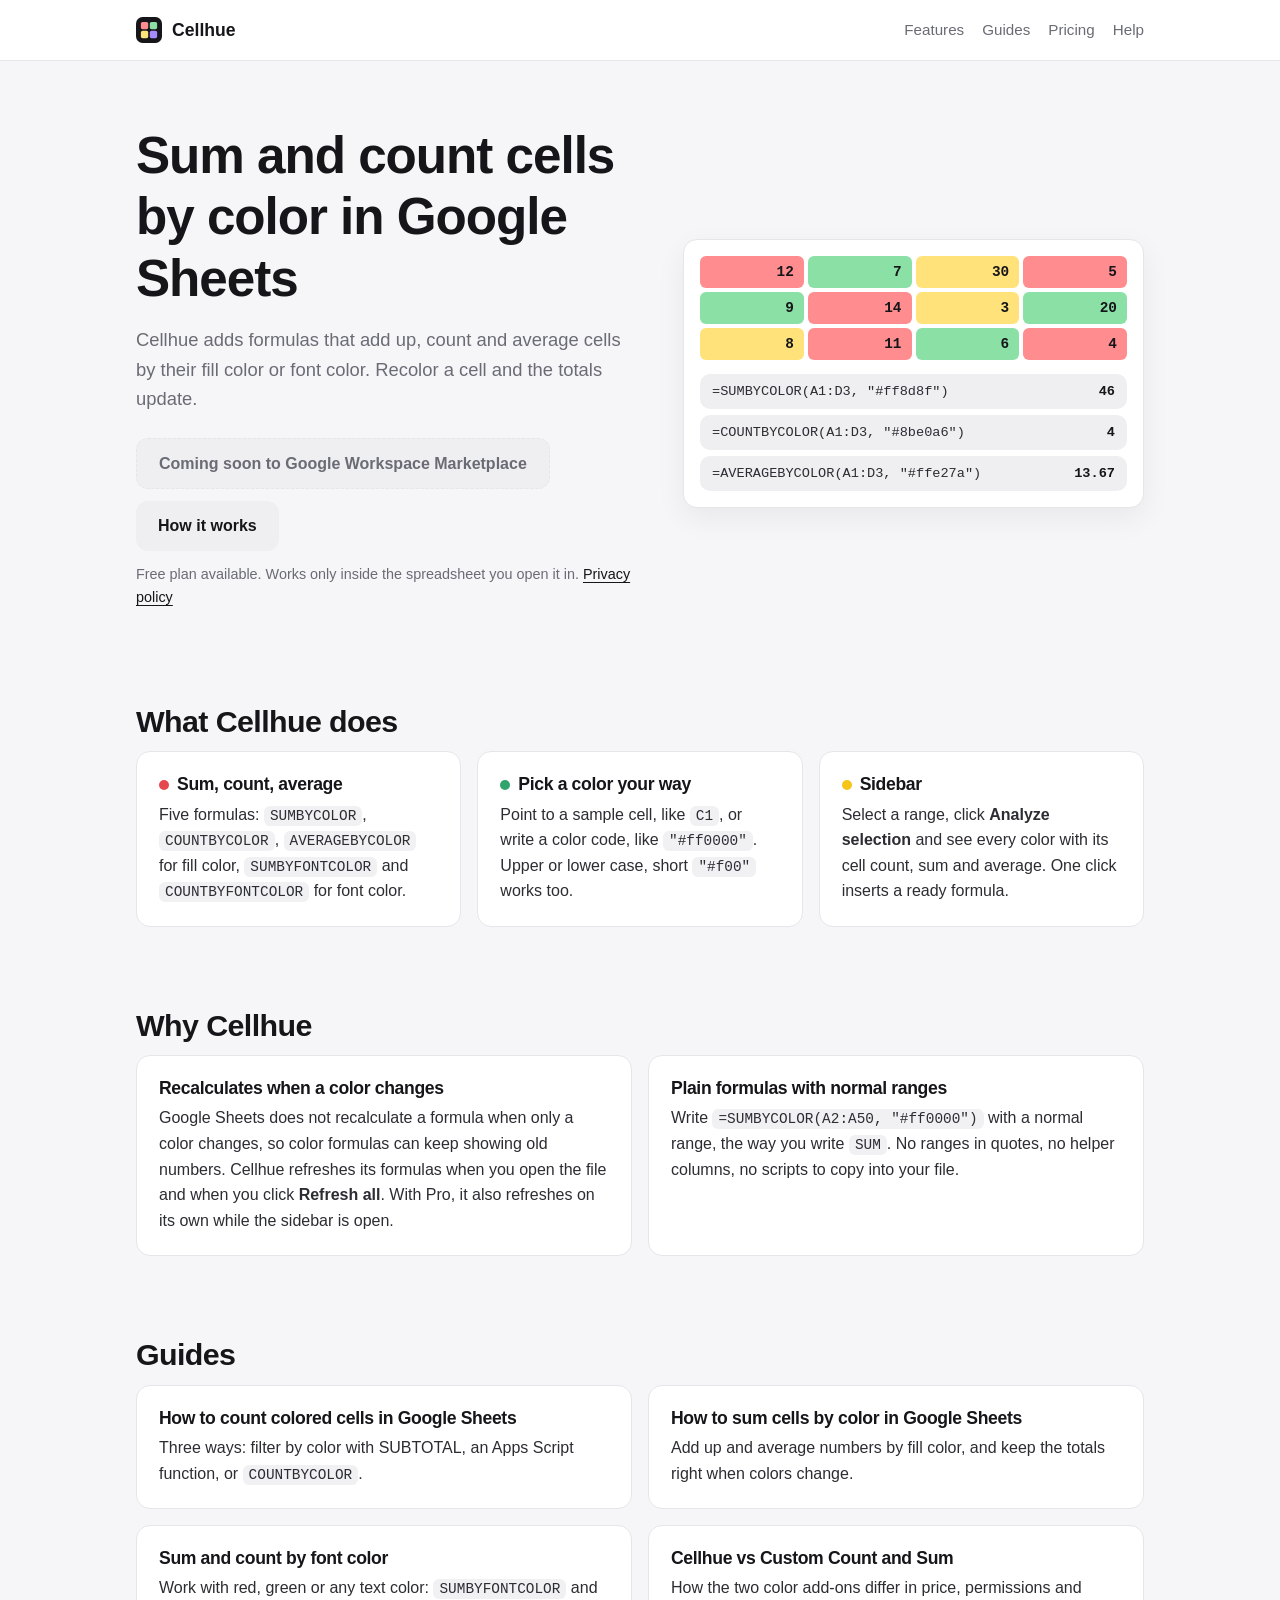
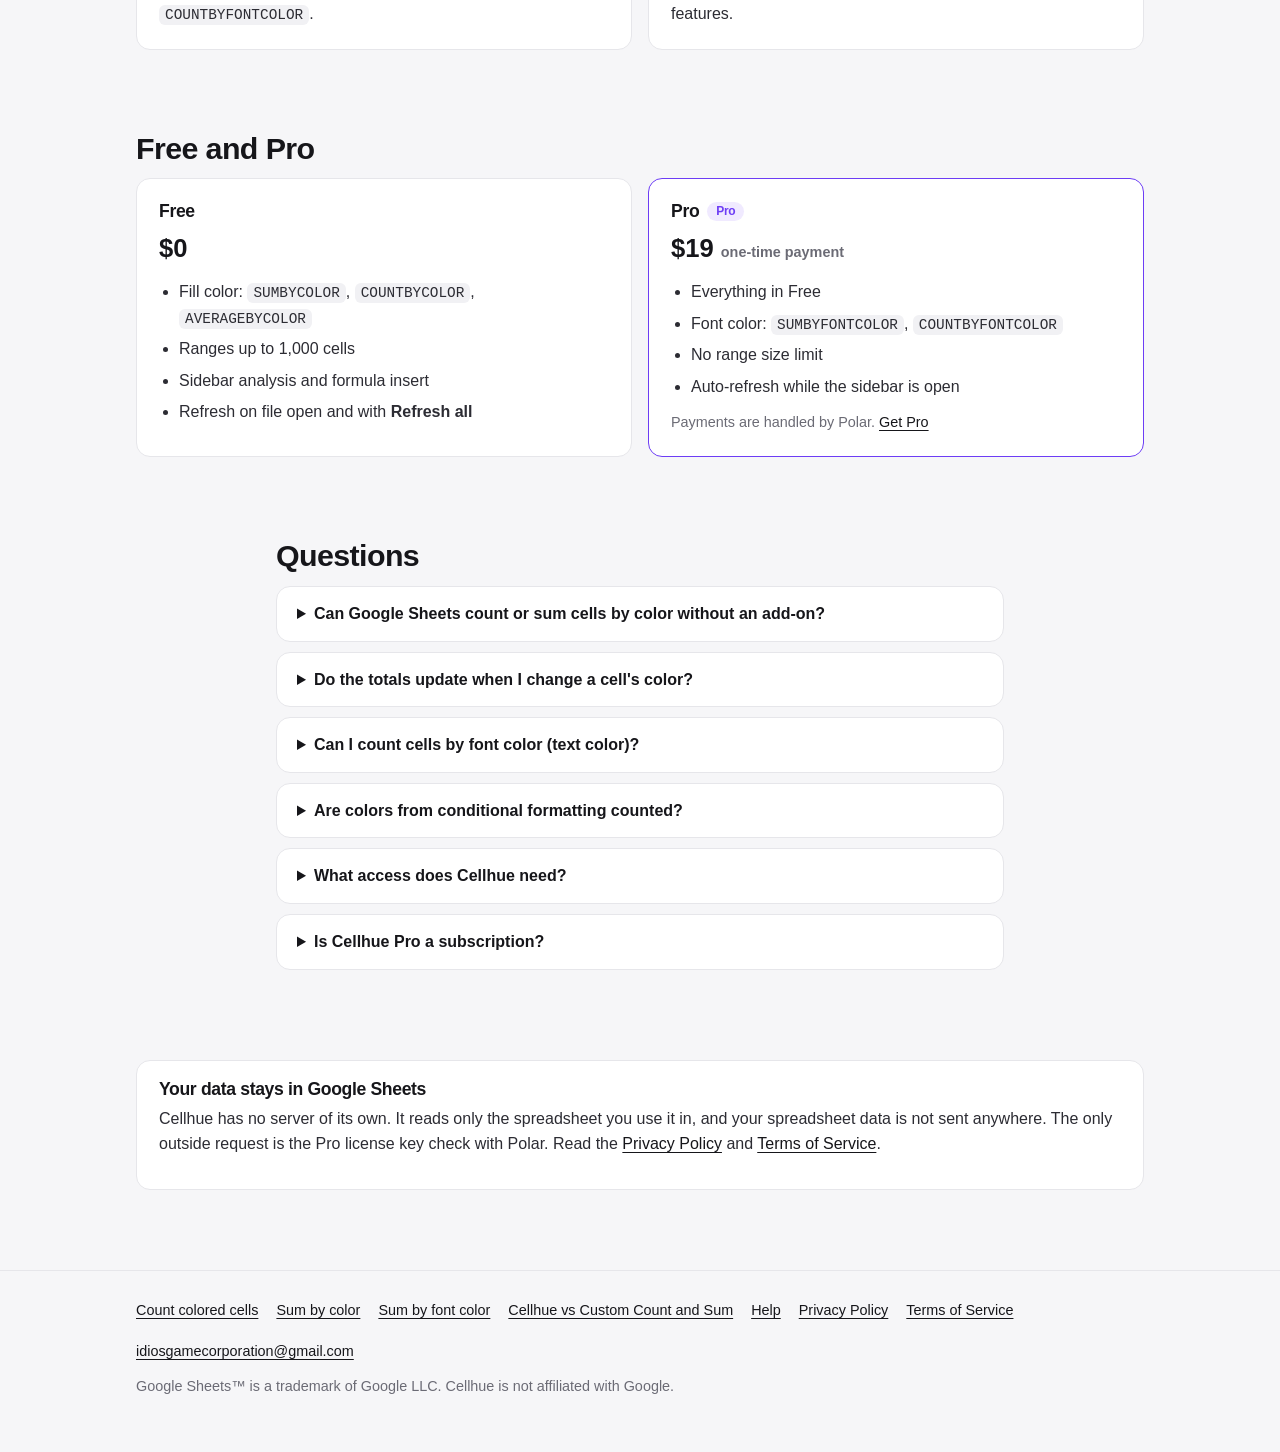
==== commit 84ff1a46: "Add Cellhue vs Custom Count and Sum comparison page and link it from home and footers Co-Authored-By" ====
--- a/index.html
+++ b/index.html
@@ -174,7 +174,7 @@
   <section id="guides">
     <div class="wrap">
       <h2>Guides</h2>
-      <div class="grid3">
+      <div class="grid3 grid4">
         <a class="card link-card" href="/count-colored-cells-google-sheets/">
           <h3>How to count colored cells in Google Sheets</h3>
           <p>Three ways: filter by color with SUBTOTAL, an Apps Script function, or <code>COUNTBYCOLOR</code>.</p>
@@ -186,6 +186,10 @@
         <a class="card link-card" href="/sum-by-font-color-google-sheets/">
           <h3>Sum and count by font color</h3>
           <p>Work with red, green or any text color: <code>SUMBYFONTCOLOR</code> and <code>COUNTBYFONTCOLOR</code>.</p>
+        </a>
+        <a class="card link-card" href="/custom-count-and-sum-alternative/">
+          <h3>Cellhue vs Custom Count and Sum</h3>
+          <p>How the two color add-ons differ in price, permissions and features.</p>
         </a>
       </div>
     </div>
@@ -266,6 +270,7 @@
       <a href="/count-colored-cells-google-sheets/">Count colored cells</a>
       <a href="/sum-by-color-google-sheets/">Sum by color</a>
       <a href="/sum-by-font-color-google-sheets/">Sum by font color</a>
+      <a href="/custom-count-and-sum-alternative/">Cellhue vs Custom Count and Sum</a>
       <a href="/help/">Help</a>
       <a href="/privacy/">Privacy Policy</a>
       <a href="/terms/">Terms of Service</a>
--- a/style.css
+++ b/style.css
@@ -166,6 +166,7 @@
 /* Sections */
 section { padding: 40px 0; }
 .grid3 { display: grid; grid-template-columns: repeat(3, 1fr); gap: 16px; }
+.grid3.grid4 { grid-template-columns: repeat(2, 1fr); }
 .grid2 { display: grid; grid-template-columns: repeat(2, 1fr); gap: 16px; }
 .card {
   background: var(--card);
@@ -235,7 +236,7 @@
 @media (max-width: 820px) {
   .hero { padding: 40px 0 24px; }
   .hero .wrap { grid-template-columns: 1fr; }
-  .grid3, .grid2 { grid-template-columns: 1fr; }
+  .grid3, .grid3.grid4, .grid2 { grid-template-columns: 1fr; }
 }
 
 @media (max-width: 420px) {
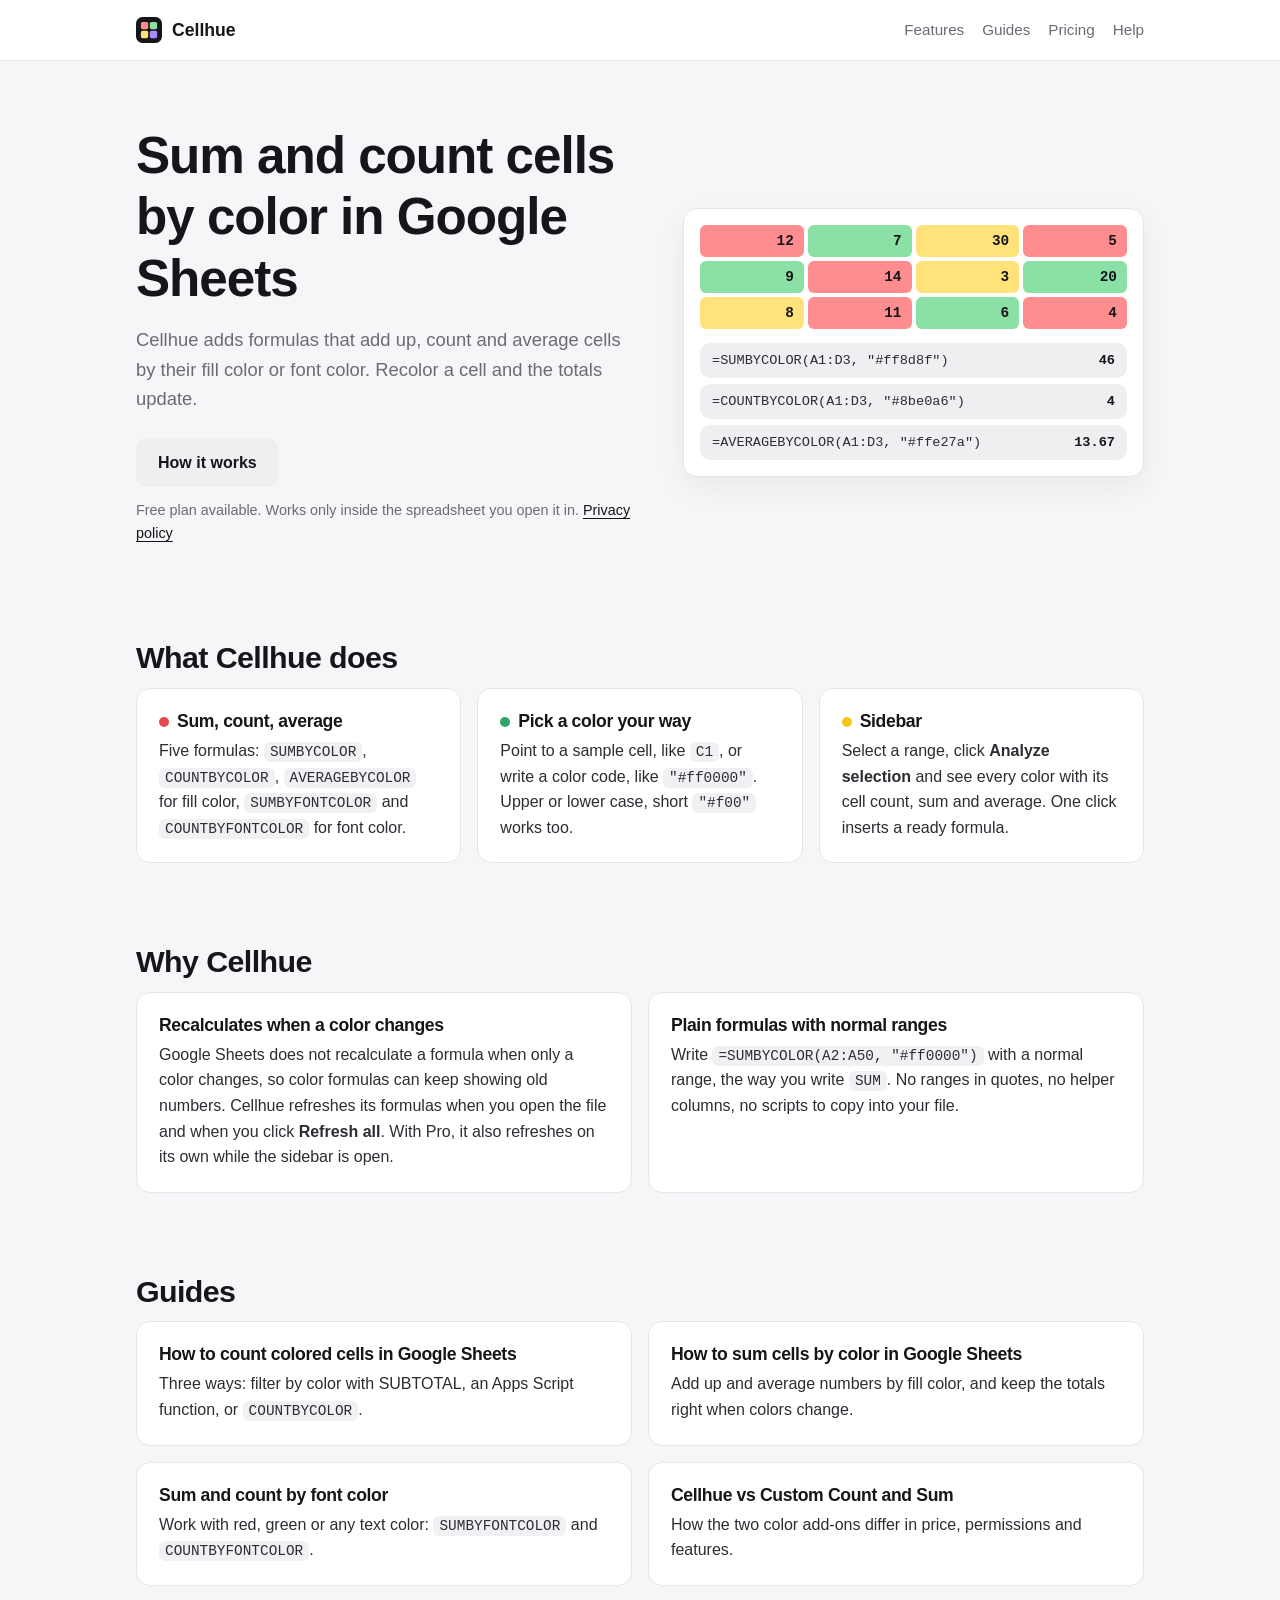
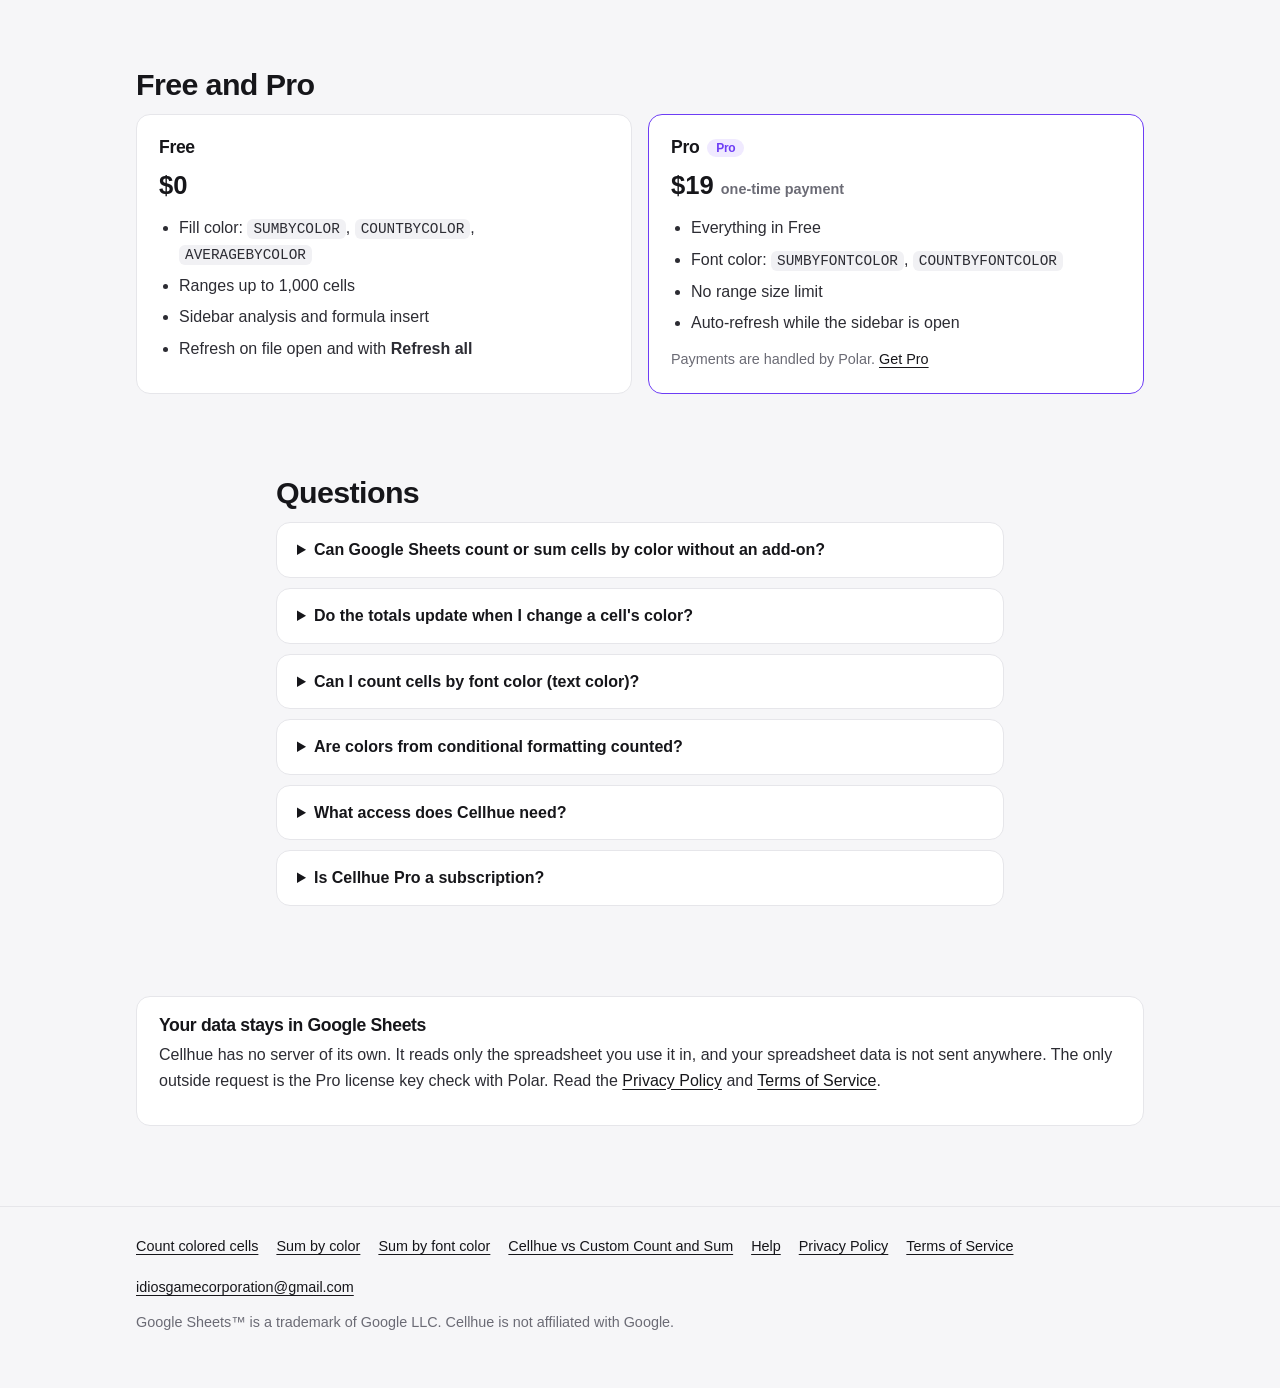
==== commit 67a9dcb1: "Remove Coming soon buttons until the Marketplace listing is approved Co-Authored-By: Claude Sonnet 5" ====
--- a/index.html
+++ b/index.html
@@ -116,7 +116,7 @@
         <h1>Sum and count cells by color in Google Sheets</h1>
         <p class="lead">Cellhue adds formulas that add up, count and average cells by their fill color or font color. Recolor a cell and the totals update.</p>
         <div class="actions">
-          <span class="btn soon" aria-disabled="true"><!-- INSTALL_URL: replace with the Marketplace link after listing -->Coming soon to Google Workspace Marketplace</span>
+          <!-- INSTALL_URL: add the Install button here after Marketplace approval -->
           <a class="btn ghost" href="/help/">How it works</a>
         </div>
         <p class="fine">Free plan available. Works only inside the spreadsheet you open it in. <a href="/privacy/">Privacy policy</a></p>
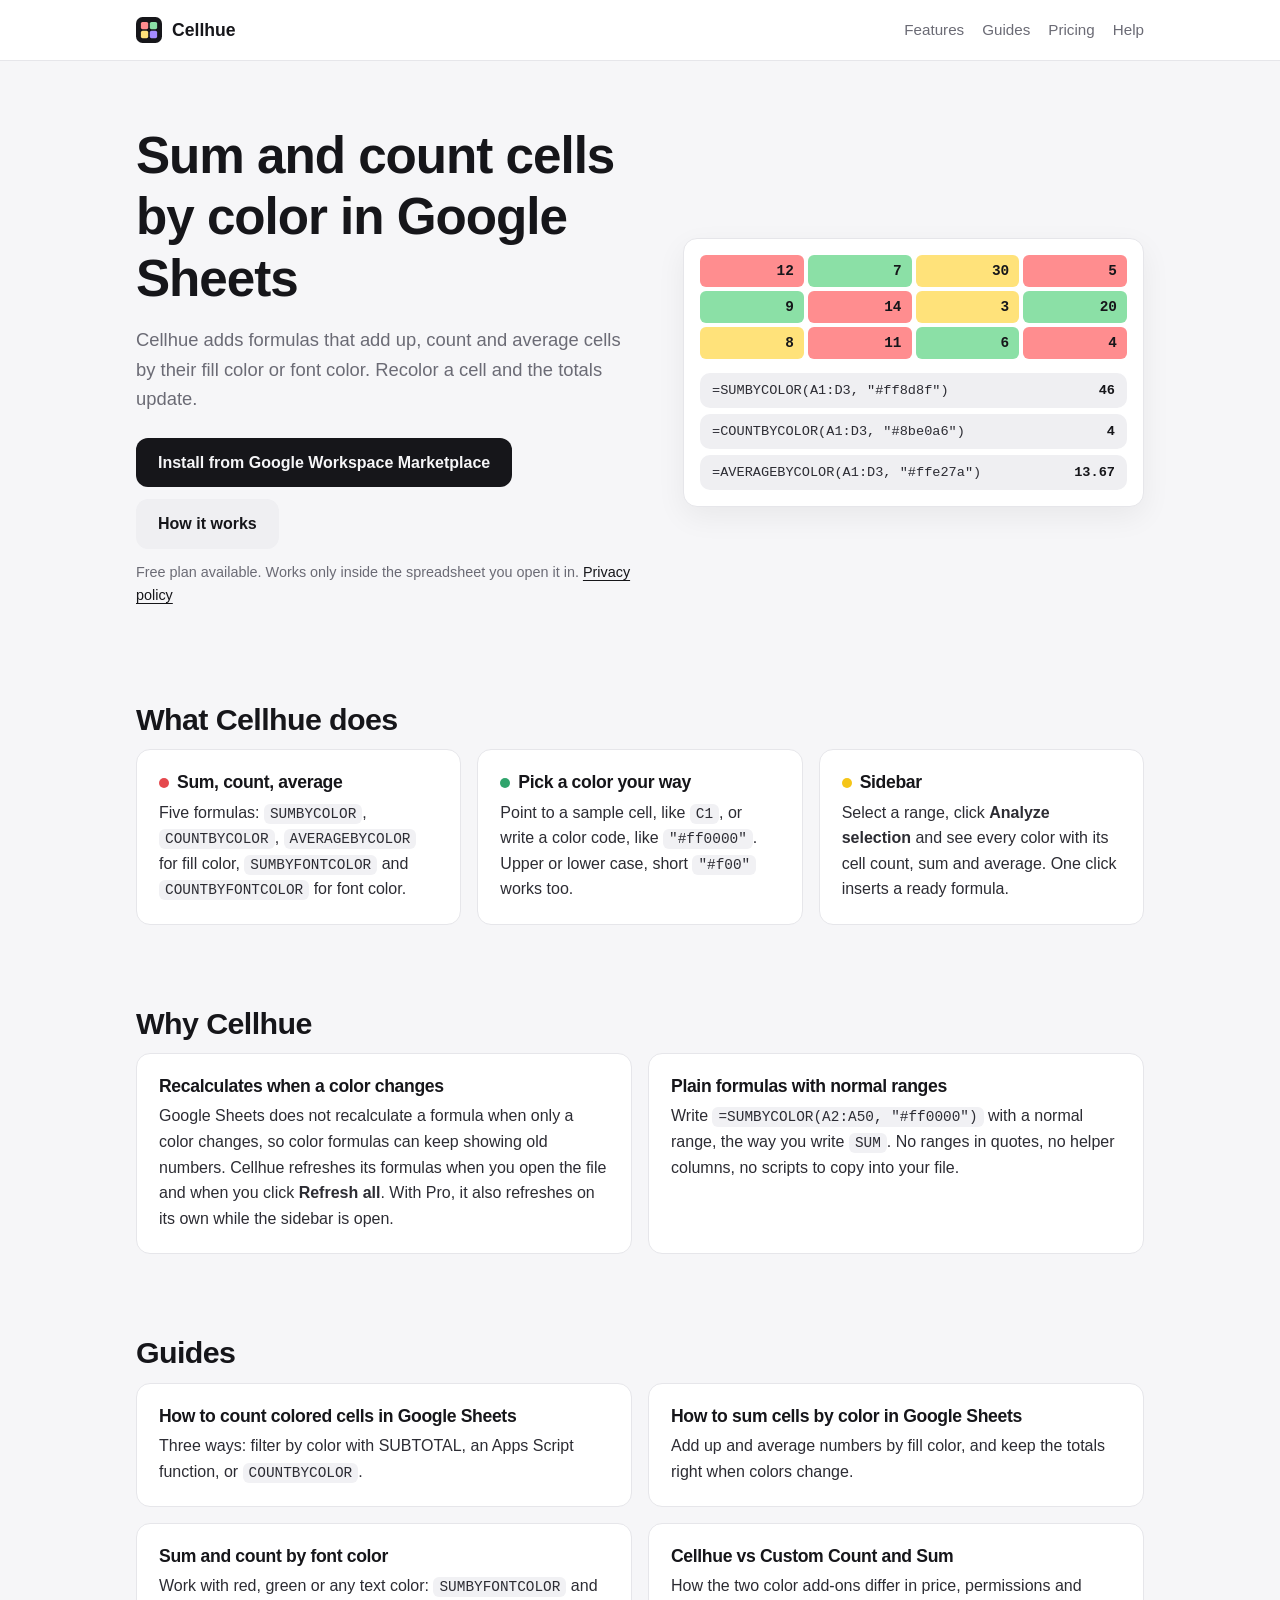
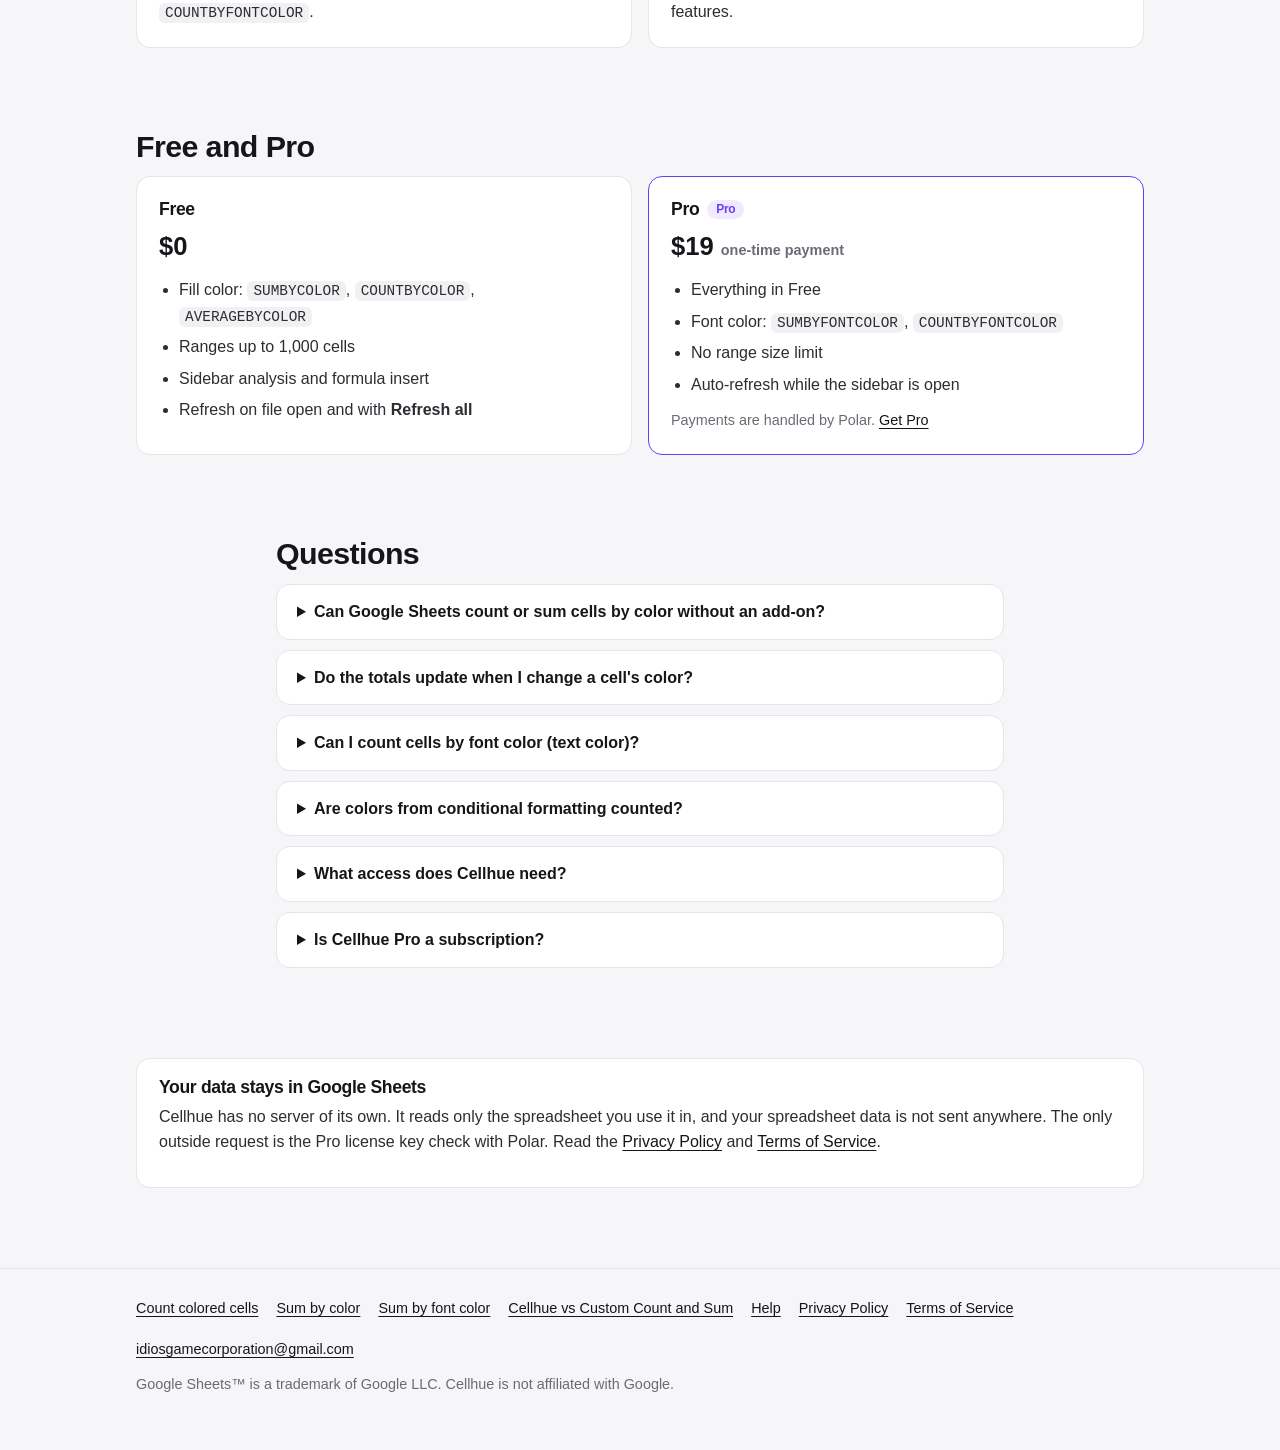
==== commit 6850d64c: "Add Install button linking to the Marketplace listing Co-Authored-By: Claude Sonnet 5.5 <noreply@ant" ====
--- a/index.html
+++ b/index.html
@@ -116,7 +116,7 @@
         <h1>Sum and count cells by color in Google Sheets</h1>
         <p class="lead">Cellhue adds formulas that add up, count and average cells by their fill color or font color. Recolor a cell and the totals update.</p>
         <div class="actions">
-          <!-- INSTALL_URL: add the Install button here after Marketplace approval -->
+          <a class="btn" href="https://workspace.google.com/marketplace/app/cellhue/165626933634" rel="noopener">Install from Google Workspace Marketplace</a>
           <a class="btn ghost" href="/help/">How it works</a>
         </div>
         <p class="fine">Free plan available. Works only inside the spreadsheet you open it in. <a href="/privacy/">Privacy policy</a></p>
